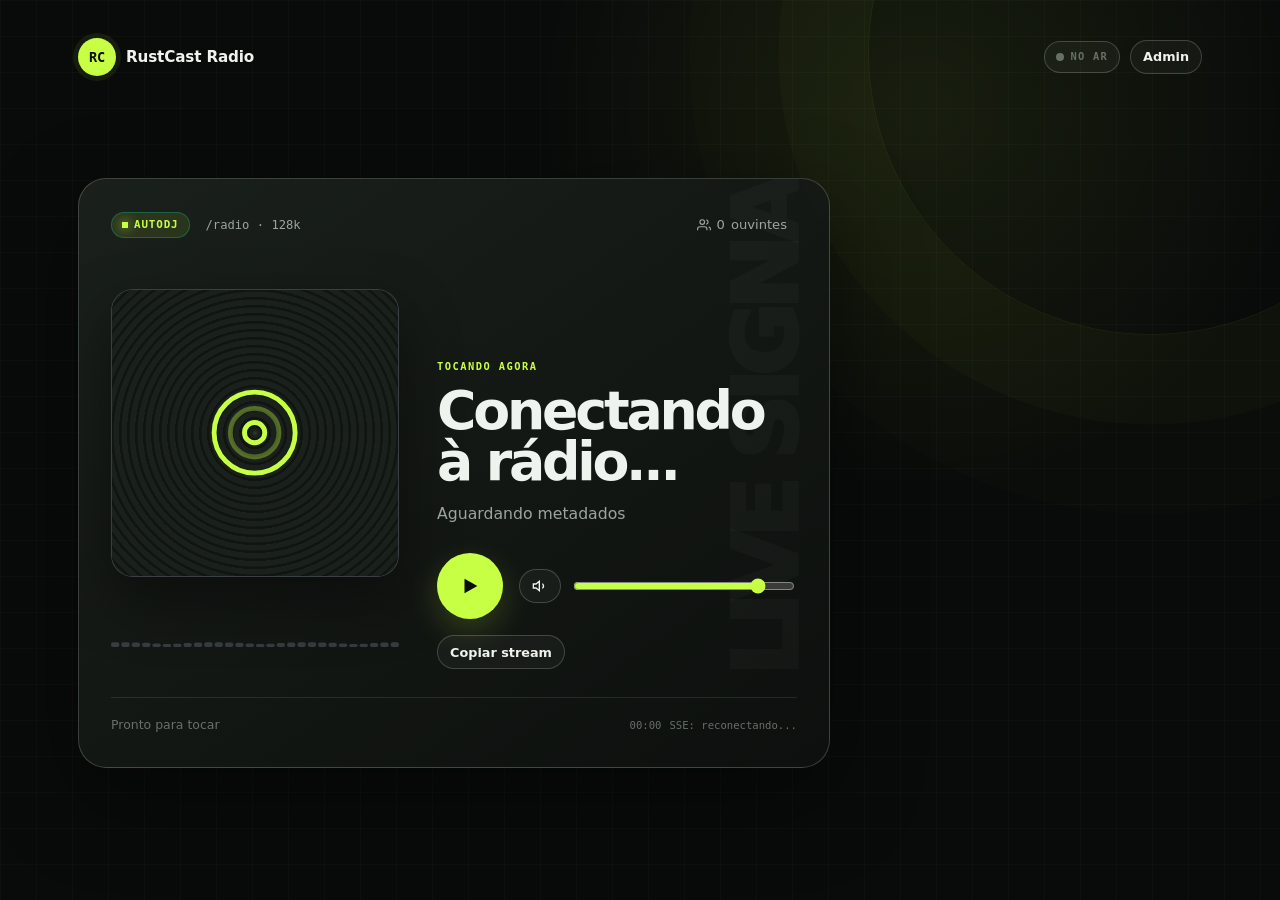
==== frontend/index.html @ 661ba200 "feat(frontend): public player and admin panel Static HTML/JS/CSS (no build step) served by the binar" ====
<!DOCTYPE html>
<html lang="pt-BR">
<head>
  <meta charset="UTF-8">
  <meta name="viewport" content="width=device-width, initial-scale=1.0">
  <title>RustCast — Rádio Ao Vivo</title>
  <link rel="stylesheet" href="styles.css">
</head>
<body>
  <main id="playerShell" class="player-shell">
    <header class="player-topbar">
      <div class="brand">
        <span class="brand-mark">RC</span>
        <span id="stationName">RustCast Radio</span>
      </div>
      <div style="display: flex; align-items: center; gap: 10px;">
        <span id="onAirSign" class="on-air-sign" title="Status da transmissão">
          <span class="led"></span>
          <span>NO AR</span>
        </span>
        <a class="btn btn-sm" href="admin/">Admin</a>
      </div>
    </header>

    <section class="player-card" aria-label="Player de rádio">
      <div id="stationPickerRow" class="station-select-row hidden">
        <label for="stationSelect" class="muted" style="font-size: 0.85rem;">Estação</label>
        <select id="stationSelect" class="select"></select>
      </div>

      <div class="player-meta-row">
        <div style="display: flex; align-items: center; gap: 8px; flex-wrap: wrap;">
          <span id="sourceBadge" class="badge badge-autodj">
            <span class="dot"></span>
            <span id="sourceText">AutoDJ</span>
          </span>
          <span id="dialPill" class="dial-pill">/radio · 128k</span>
        </div>
        <span class="listeners-pill" title="Ouvintes conectados">
          <svg width="14" height="14" viewBox="0 0 24 24" fill="none" stroke="currentColor" stroke-width="2" aria-hidden="true">
            <path d="M17 21v-2a4 4 0 0 0-4-4H5a4 4 0 0 0-4 4v2"/>
            <circle cx="9" cy="7" r="4"/>
            <path d="M23 21v-2a4 4 0 0 0-3-3.87"/>
            <path d="M16 3.13a4 4 0 0 1 0 7.75"/>
          </svg>
          <span id="listenersCount">0</span> ouvintes
        </span>
      </div>

      <div class="stage-wrap">
        <div class="cover-wrap">
          <div class="cover-disc">
            <img id="coverImg" alt="Capa da faixa" class="hidden">
            <div id="coverFallback" class="cover-fallback" aria-hidden="true">
              <svg width="96" height="96" viewBox="0 0 24 24" fill="none" stroke="currentColor" stroke-width="1.2">
                <circle cx="12" cy="12" r="10"/>
                <circle cx="12" cy="12" r="6" opacity="0.35"/>
                <circle cx="12" cy="12" r="2.5"/>
              </svg>
            </div>
          </div>
        </div>

        <div class="visualizer-wrap" aria-hidden="true">
          <canvas id="visualizer"></canvas>
        </div>
      </div>

      <div class="track-info">
        <h1 id="trackTitle" class="track-title">Conectando à rádio...</h1>
        <p id="trackArtist" class="track-artist">Aguardando metadados</p>
      </div>

      <audio id="audio" src="/mount/radio" preload="none"></audio>

      <div class="player-controls">
        <button id="playBtn" class="play-btn" type="button" aria-label="Tocar stream">
          <svg id="iconPlay" width="22" height="22" viewBox="0 0 24 24" fill="currentColor">
            <polygon points="6 4 20 12 6 20 6 4"/>
          </svg>
          <svg id="iconPause" class="hidden" width="22" height="22" viewBox="0 0 24 24" fill="currentColor">
            <rect x="6" y="4" width="4" height="16"/>
            <rect x="14" y="4" width="4" height="16"/>
          </svg>
        </button>

        <div class="volume-wrap">
          <button id="muteBtn" class="btn btn-sm" type="button" aria-label="Silenciar" title="Silenciar">
            <svg width="16" height="16" viewBox="0 0 24 24" fill="none" stroke="currentColor" stroke-width="2">
              <polygon points="11 5 6 9 2 9 2 15 6 15 11 19 11 5"/>
              <path id="volWave" d="M15.54 8.46a5 5 0 0 1 0 7.07"/>
            </svg>
          </button>
          <input id="volumeSlider" class="volume-slider" type="range" min="0" max="1" step="0.02" value="0.85" aria-label="Volume">
        </div>

        <button id="shareBtn" class="btn btn-sm" type="button" title="Copiar link do stream">Copiar stream</button>
      </div>

      <div class="player-footer">
        <span id="playerStatus">Pronto para tocar</span>
        <span id="listenTimer" class="mono">00:00</span>
        <span id="sseStatus" class="mono">SSE: conectando</span>
      </div>
    </section>

    <section id="historyCard" class="history-card hidden" aria-label="Tocadas recentemente">
      <h2 class="history-title">Tocadas recentemente</h2>
      <ul id="historyList" class="history-list"></ul>
    </section>
  </main>

  <script src="player.js"></script>
</body>
</html>
---- frontend/styles.css ----
:root {
  --bg: #0b0e14;
  --bg-elev: #131822;
  --bg-card: #181f2c;
  --bg-hover: #1f2838;
  --border: rgba(255, 255, 255, 0.08);
  --border-strong: rgba(255, 255, 255, 0.16);
  --text: #f1f5f9;
  --text-muted: #94a3b8;
  --text-dim: #64748b;
  --accent: #f97316;
  --accent-hover: #fb923c;
  --accent-soft: rgba(249, 115, 22, 0.14);
  --live: #ef4444;
  --live-soft: rgba(239, 68, 68, 0.16);
  --ok: #10b981;
  --ok-soft: rgba(16, 185, 129, 0.14);
  --danger: #ef4444;
  --danger-soft: rgba(239, 68, 68, 0.12);
  --radius: 14px;
  --radius-sm: 9px;
  --shadow: 0 20px 50px rgba(0, 0, 0, 0.45);
  --font: system-ui, -apple-system, "Segoe UI", Roboto, Ubuntu, Cantarell, sans-serif;
  --mono: ui-monospace, SFMono-Regular, Menlo, Consolas, monospace;
}

* {
  box-sizing: border-box;
}

html,
body {
  margin: 0;
  padding: 0;
  background: var(--bg);
  color: var(--text);
  font-family: var(--font);
  line-height: 1.5;
  -webkit-font-smoothing: antialiased;
}

body {
  min-height: 100vh;
  background-image:
    radial-gradient(circle at 15% 10%, rgba(249, 115, 22, 0.09), transparent 38%),
    radial-gradient(circle at 85% 90%, rgba(16, 185, 129, 0.07), transparent 40%);
}

a {
  color: inherit;
  text-decoration: none;
}

button,
input,
select {
  font: inherit;
  color: inherit;
}

/* ---------- Buttons & Inputs ---------- */
.btn {
  display: inline-flex;
  align-items: center;
  justify-content: center;
  gap: 8px;
  padding: 9px 16px;
  border-radius: var(--radius-sm);
  border: 1px solid var(--border-strong);
  background: var(--bg-elev);
  color: var(--text);
  font-size: 0.9rem;
  font-weight: 500;
  cursor: pointer;
  transition: background 0.15s ease, border-color 0.15s ease, transform 0.1s ease;
}

.btn:hover:not(:disabled) {
  background: var(--bg-hover);
  border-color: rgba(255, 255, 255, 0.25);
}

.btn:active:not(:disabled) {
  transform: translateY(1px);
}

.btn:disabled {
  opacity: 0.5;
  cursor: not-allowed;
}

.btn-primary {
  background: var(--accent);
  border-color: var(--accent);
  color: #0b0e14;
  font-weight: 600;
}

.btn-primary:hover:not(:disabled) {
  background: var(--accent-hover);
  border-color: var(--accent-hover);
}

.btn-danger {
  background: var(--danger-soft);
  border-color: rgba(239, 68, 68, 0.35);
  color: #fca5a5;
}

.btn-danger:hover:not(:disabled) {
  background: rgba(239, 68, 68, 0.25);
}

.btn-sm {
  padding: 5px 10px;
  font-size: 0.8rem;
}

.input,
.select {
  width: 100%;
  padding: 9px 12px;
  border-radius: var(--radius-sm);
  border: 1px solid var(--border-strong);
  background: var(--bg);
  color: var(--text);
  font-size: 0.92rem;
  outline: none;
  transition: border-color 0.15s ease;
}

.input:focus,
.select:focus {
  border-color: var(--accent);
}

.field {
  display: flex;
  flex-direction: column;
  gap: 6px;
}

.field label {
  font-size: 0.8rem;
  color: var(--text-muted);
  font-weight: 500;
}

/* ---------- Badges ---------- */
.badge {
  display: inline-flex;
  align-items: center;
  gap: 6px;
  padding: 4px 10px;
  border-radius: 999px;
  font-size: 0.75rem;
  font-weight: 700;
  letter-spacing: 0.04em;
  text-transform: uppercase;
}

.badge-live {
  background: var(--live-soft);
  color: #fca5a5;
  border: 1px solid rgba(239, 68, 68, 0.4);
}

.badge-live .dot {
  width: 7px;
  height: 7px;
  border-radius: 50%;
  background: var(--live);
  animation: pulse 1.3s infinite;
}

.badge-autodj {
  background: var(--ok-soft);
  color: #6ee7b7;
  border: 1px solid rgba(16, 185, 129, 0.35);
}

.badge-muted {
  background: rgba(255, 255, 255, 0.06);
  color: var(--text-muted);
  border: 1px solid var(--border);
}

@keyframes pulse {
  0%, 100% { opacity: 1; transform: scale(1); }
  50% { opacity: 0.4; transform: scale(0.8); }
}

/* ---------- Public Player Layout ---------- */
.player-shell {
  min-height: 100vh;
  display: flex;
  flex-direction: column;
  align-items: center;
  justify-content: center;
  padding: 24px 16px;
  position: relative;
  overflow: hidden;
}

.player-shell::before {
  content: "";
  position: fixed;
  inset: -20%;
  background:
    radial-gradient(circle at 30% 25%, rgba(249, 115, 22, 0.12), transparent 42%),
    radial-gradient(circle at 75% 75%, rgba(239, 68, 68, 0.08), transparent 45%);
  opacity: 0.6;
  pointer-events: none;
  transition: opacity 0.6s ease, filter 0.6s ease;
  z-index: 0;
}

.player-shell.is-playing::before {
  opacity: 1;
  animation: ambientDrift 10s ease-in-out infinite alternate;
}

.player-shell.is-live::before {
  background:
    radial-gradient(circle at 30% 25%, rgba(239, 68, 68, 0.18), transparent 45%),
    radial-gradient(circle at 75% 75%, rgba(249, 115, 22, 0.12), transparent 45%);
}

@keyframes ambientDrift {
  0% { transform: translate3d(-1.5%, -1%, 0) scale(1); }
  100% { transform: translate3d(1.5%, 1.5%, 0) scale(1.04); }
}

.player-topbar,
.player-card,
.history-card {
  position: relative;
  z-index: 1;
}

.player-topbar {
  width: 100%;
  max-width: 480px;
  display: flex;
  align-items: center;
  justify-content: space-between;
  margin-bottom: 14px;
}

.brand {
  display: flex;
  align-items: center;
  gap: 10px;
  font-weight: 700;
  font-size: 1.05rem;
  letter-spacing: -0.01em;
}

.brand-mark {
  width: 30px;
  height: 30px;
  border-radius: 8px;
  background: linear-gradient(135deg, var(--accent), #ea580c);
  display: grid;
  place-items: center;
  color: #0b0e14;
  font-weight: 800;
  font-size: 0.85rem;
  box-shadow: 0 4px 14px rgba(249, 115, 22, 0.35);
}

/* Studio ON AIR sign */
.on-air-sign {
  display: inline-flex;
  align-items: center;
  gap: 7px;
  padding: 5px 12px;
  border-radius: 8px;
  font-family: var(--mono);
  font-size: 0.75rem;
  font-weight: 800;
  letter-spacing: 0.12em;
  text-transform: uppercase;
  background: rgba(255, 255, 255, 0.04);
  border: 1px solid var(--border-strong);
  color: var(--text-dim);
  transition: all 0.3s ease;
}

.on-air-sign .led {
  width: 8px;
  height: 8px;
  border-radius: 50%;
  background: var(--text-dim);
  transition: all 0.3s ease;
}

.on-air-sign.active {
  background: rgba(239, 68, 68, 0.18);
  border-color: rgba(239, 68, 68, 0.55);
  color: #fecaca;
  box-shadow: 0 0 22px rgba(239, 68, 68, 0.28);
}

.on-air-sign.active .led {
  background: #ef4444;
  box-shadow: 0 0 10px #ef4444;
  animation: pulse 1.2s infinite;
}

.player-card {
  width: 100%;
  max-width: 480px;
  background: linear-gradient(180deg, rgba(24, 31, 44, 0.96), rgba(17, 22, 33, 0.98));
  border: 1px solid var(--border-strong);
  border-radius: 22px;
  padding: 22px;
  box-shadow: var(--shadow);
  display: flex;
  flex-direction: column;
  gap: 18px;
}

.player-meta-row {
  display: flex;
  align-items: center;
  justify-content: space-between;
  gap: 10px;
  flex-wrap: wrap;
}

.dial-pill {
  font-family: var(--mono);
  font-size: 0.76rem;
  color: var(--accent-hover);
  background: var(--accent-soft);
  border: 1px solid rgba(249, 115, 22, 0.28);
  padding: 4px 10px;
  border-radius: 999px;
}

.listeners-pill {
  display: inline-flex;
  align-items: center;
  gap: 6px;
  font-size: 0.82rem;
  color: var(--text-muted);
  background: rgba(255, 255, 255, 0.04);
  border: 1px solid var(--border);
  padding: 4px 10px;
  border-radius: 999px;
}

/* Turntable / Cover stage */
.stage-wrap {
  display: flex;
  flex-direction: column;
  align-items: center;
  gap: 14px;
}

.cover-wrap {
  position: relative;
  width: 240px;
  height: 240px;
  border-radius: 50%;
  overflow: hidden;
  background: #0d1119;
  border: 6px solid #1f2737;
  box-shadow:
    0 14px 36px rgba(0, 0, 0, 0.55),
    inset 0 0 0 1px rgba(255, 255, 255, 0.08);
  display: grid;
  place-items: center;
}

.cover-wrap::after {
  content: "";
  position: absolute;
  width: 34px;
  height: 34px;
  border-radius: 50%;
  background: #0b0e14;
  border: 3px solid rgba(255, 255, 255, 0.18);
  box-shadow: 0 0 0 6px rgba(0, 0, 0, 0.35);
  z-index: 2;
  pointer-events: none;
}

.cover-disc {
  width: 100%;
  height: 100%;
  animation: spinDisc 18s linear infinite;
  animation-play-state: paused;
}

.is-playing .cover-disc {
  animation-play-state: running;
}

@keyframes spinDisc {
  from { transform: rotate(0deg); }
  to { transform: rotate(360deg); }
}

.cover-wrap img {
  width: 100%;
  height: 100%;
  object-fit: cover;
  display: block;
}

.cover-fallback {
  width: 100%;
  height: 100%;
  display: grid;
  place-items: center;
  background:
    repeating-radial-gradient(circle at center, #151b26 0px, #151b26 4px, #1b2332 5px, #151b26 6px);
  color: var(--accent);
}

.visualizer-wrap {
  width: 100%;
  height: 54px;
  background: rgba(11, 14, 20, 0.72);
  border: 1px solid var(--border);
  border-radius: 12px;
  padding: 6px 10px;
  display: flex;
  align-items: center;
}

#visualizer {
  width: 100%;
  height: 42px;
  display: block;
}

.track-info {
  text-align: center;
}

.track-title {
  margin: 0;
  font-size: 1.35rem;
  font-weight: 700;
  letter-spacing: -0.02em;
  word-break: break-word;
}

.track-artist {
  margin: 4px 0 0;
  font-size: 0.98rem;
  color: var(--text-muted);
}

.player-controls {
  display: flex;
  align-items: center;
  gap: 14px;
  background: var(--bg-elev);
  border: 1px solid var(--border);
  border-radius: 14px;
  padding: 12px 14px;
}

.play-btn {
  width: 50px;
  height: 50px;
  border-radius: 50%;
  border: none;
  background: var(--accent);
  color: #0b0e14;
  display: grid;
  place-items: center;
  cursor: pointer;
  flex-shrink: 0;
  box-shadow: 0 6px 20px rgba(249, 115, 22, 0.35);
  transition: background 0.15s ease, transform 0.1s ease, box-shadow 0.2s ease;
}

.play-btn:hover {
  background: var(--accent-hover);
  box-shadow: 0 8px 24px rgba(249, 115, 22, 0.5);
}

.play-btn:active {
  transform: scale(0.95);
}

.volume-wrap {
  flex: 1;
  display: flex;
  align-items: center;
  gap: 10px;
}

.volume-slider {
  flex: 1;
  accent-color: var(--accent);
  cursor: pointer;
}

.player-footer {
  display: flex;
  align-items: center;
  justify-content: space-between;
  font-size: 0.78rem;
  color: var(--text-dim);
  gap: 8px;
}

.station-select-row {
  display: flex;
  align-items: center;
  gap: 10px;
}

.station-select-row select {
  flex: 1;
}

.history-card {
  width: 100%;
  max-width: 480px;
  margin-top: 14px;
  background: rgba(24, 31, 44, 0.72);
  border: 1px solid var(--border);
  border-radius: 16px;
  padding: 14px 18px;
}

.history-title {
  margin: 0 0 10px;
  font-size: 0.78rem;
  text-transform: uppercase;
  letter-spacing: 0.06em;
  color: var(--text-dim);
  font-weight: 700;
}

.history-list {
  list-style: none;
  margin: 0;
  padding: 0;
  display: flex;
  flex-direction: column;
  gap: 8px;
}

.history-item {
  display: flex;
  align-items: center;
  justify-content: space-between;
  gap: 10px;
  font-size: 0.85rem;
  padding-bottom: 6px;
  border-bottom: 1px solid rgba(255, 255, 255, 0.05);
}

.history-item:last-child {
  border-bottom: none;
  padding-bottom: 0;
}

.history-track {
  overflow: hidden;
  text-overflow: ellipsis;
  white-space: nowrap;
}

/* ---------- Admin Layout ---------- */
.admin-header {
  position: sticky;
  top: 0;
  z-index: 20;
  background: rgba(11, 14, 20, 0.88);
  backdrop-filter: blur(12px);
  border-bottom: 1px solid var(--border);
}

.admin-header-inner {
  max-width: 1180px;
  margin: 0 auto;
  padding: 12px 20px;
  display: flex;
  flex-wrap: wrap;
  align-items: center;
  justify-content: space-between;
  gap: 12px;
}

.admin-container {
  max-width: 1180px;
  margin: 0 auto;
  padding: 24px 20px 60px;
  display: flex;
  flex-direction: column;
  gap: 20px;
}

.card {
  background: var(--bg-card);
  border: 1px solid var(--border);
  border-radius: var(--radius);
  padding: 20px;
}

.card-header {
  display: flex;
  flex-wrap: wrap;
  align-items: center;
  justify-content: space-between;
  gap: 12px;
  margin-bottom: 16px;
}

.card-title {
  margin: 0;
  font-size: 1.05rem;
  font-weight: 600;
}

.tabs {
  display: flex;
  flex-wrap: wrap;
  gap: 8px;
  border-bottom: 1px solid var(--border);
  padding-bottom: 12px;
}

.tab-btn {
  padding: 8px 14px;
  border-radius: var(--radius-sm);
  border: 1px solid transparent;
  background: transparent;
  color: var(--text-muted);
  font-weight: 500;
  cursor: pointer;
}

.tab-btn:hover {
  background: var(--bg-elev);
  color: var(--text);
}

.tab-btn.active {
  background: var(--accent-soft);
  color: var(--accent-hover);
  border-color: rgba(249, 115, 22, 0.35);
}

.grid-2 {
  display: grid;
  grid-template-columns: repeat(auto-fit, minmax(300px, 1fr));
  gap: 18px;
}

.form-grid {
  display: grid;
  grid-template-columns: repeat(auto-fit, minmax(170px, 1fr));
  gap: 12px;
  align-items: end;
}

.table-wrap {
  overflow-x: auto;
}

table {
  width: 100%;
  border-collapse: collapse;
  font-size: 0.9rem;
}

th,
td {
  text-align: left;
  padding: 10px 12px;
  border-bottom: 1px solid var(--border);
  vertical-align: middle;
}

th {
  font-size: 0.78rem;
  text-transform: uppercase;
  letter-spacing: 0.04em;
  color: var(--text-dim);
  font-weight: 600;
}

tr:hover td {
  background: rgba(255, 255, 255, 0.02);
}

.thumb {
  width: 38px;
  height: 38px;
  border-radius: 6px;
  object-fit: cover;
  background: var(--bg-elev);
  border: 1px solid var(--border);
  display: block;
}

.dropzone {
  border: 2px dashed var(--border-strong);
  border-radius: var(--radius);
  padding: 24px;
  text-align: center;
  background: var(--bg-elev);
  cursor: pointer;
  transition: border-color 0.15s ease, background 0.15s ease;
}

.dropzone.dragover {
  border-color: var(--accent);
  background: var(--accent-soft);
}

.login-shell {
  min-height: 100vh;
  display: grid;
  place-items: center;
  padding: 20px;
}

.login-card {
  width: 100%;
  max-width: 380px;
  background: var(--bg-card);
  border: 1px solid var(--border);
  border-radius: 18px;
  padding: 28px;
  box-shadow: var(--shadow);
  display: flex;
  flex-direction: column;
  gap: 16px;
}

.toast-stack {
  position: fixed;
  right: 20px;
  bottom: 20px;
  z-index: 50;
  display: flex;
  flex-direction: column;
  gap: 8px;
  max-width: 360px;
}

.toast {
  padding: 12px 16px;
  border-radius: var(--radius-sm);
  background: var(--bg-card);
  border: 1px solid var(--border-strong);
  box-shadow: var(--shadow);
  font-size: 0.88rem;
}

.toast.ok {
  border-color: rgba(16, 185, 129, 0.5);
  color: #a7f3d0;
}

.toast.err {
  border-color: rgba(239, 68, 68, 0.55);
  color: #fecaca;
}

.hidden {
  display: none !important;
}

.muted {
  color: var(--text-muted);
}

.mono {
  font-family: var(--mono);
  font-size: 0.85em;
}

.row-actions {
  display: flex;
  gap: 6px;
  flex-wrap: wrap;
}

.checkbox-row {
  display: flex;
  align-items: center;
  gap: 8px;
  padding: 8px 0;
  font-size: 0.9rem;
}

/* ===== RustCast Signal UI — 2026 refresh ===== */
:root {
  --bg: #090b0a;
  --bg-elev: #101311;
  --bg-card: #151916;
  --bg-hover: #1c221d;
  --border: rgba(236, 244, 236, .1);
  --border-strong: rgba(236, 244, 236, .2);
  --text: #eef4ed;
  --text-muted: #9ba59d;
  --text-dim: #667068;
  --accent: #c7ff45;
  --accent-hover: #a8ed22;
  --accent-soft: rgba(199, 255, 69, .1);
  --live: #ff5a46;
  --live-soft: rgba(255, 90, 70, .12);
  --ok: #c7ff45;
  --ok-soft: rgba(199, 255, 69, .1);
  --danger: #ff7160;
  --danger-soft: rgba(255, 90, 70, .1);
  --radius: 18px;
  --radius-sm: 10px;
  --shadow: 0 30px 90px rgba(0, 0, 0, .48);
}

html { color-scheme: dark; }
body {
  background-image:
    linear-gradient(rgba(255,255,255,.018) 1px, transparent 1px),
    linear-gradient(90deg, rgba(255,255,255,.018) 1px, transparent 1px),
    radial-gradient(circle at 72% 12%, rgba(199,255,69,.08), transparent 24rem);
  background-size: 36px 36px, 36px 36px, auto;
}
button:focus-visible, a:focus-visible, input:focus-visible, select:focus-visible, [tabindex]:focus-visible { outline: 2px solid var(--accent); outline-offset: 3px; }

.btn { min-height: 40px; padding: 9px 15px; border-radius: 999px; background: rgba(255,255,255,.035); font-weight: 650; transition: transform .18s ease, background .18s ease, border-color .18s ease; }
.btn:hover:not(:disabled) { transform: translateY(-1px); background: rgba(255,255,255,.08); border-color: rgba(255,255,255,.32); }
.btn-sm { min-height: 34px; padding: 6px 12px; }
.btn-primary { color: #10140d; font-weight: 800; }
.input, .select { min-height: 44px; padding: 10px 13px; background: #0c0f0d; }
.input:focus, .select:focus { box-shadow: 0 0 0 3px var(--accent-soft); background: #0f130f; }
.field label { font-size: .75rem; font-weight: 750; letter-spacing: .035em; }
.badge { font-family: var(--mono); font-size: .68rem; letter-spacing: .08em; }
.badge-autodj { color: var(--accent); }
.badge .dot, .badge-live .dot, .badge-autodj .dot { width: 6px; height: 6px; background: currentColor; box-shadow: 0 0 12px currentColor; }

.player-shell {
  width: min(1180px, 100%);
  margin: 0 auto;
  padding: 34px 28px;
  display: grid;
  grid-template-columns: minmax(0, 1fr) 350px;
  grid-template-rows: auto 1fr auto;
  gap: 22px;
  align-items: center;
  overflow: visible;
}
.player-shell::before {
  width: 44vw; height: 44vw; min-width: 400px; min-height: 400px;
  inset: auto -12vw auto auto; top: -18vw; border: 1px solid rgba(199,255,69,.08); border-radius: 50%;
  background: transparent; box-shadow: 0 0 0 7vw rgba(199,255,69,.018), 0 0 0 14vw rgba(199,255,69,.012); opacity: 1;
}
.player-topbar { grid-column: 1 / -1; width: 100%; max-width: none; margin: 0; min-height: 46px; }
.brand { font-size: .95rem; font-weight: 800; }
.brand-mark { width: 38px; height: 38px; border-radius: 50%; background: var(--accent); color: #0b0e09; font-family: var(--mono); box-shadow: 0 0 0 5px rgba(199,255,69,.07); }
.on-air-sign { border-radius: 999px; padding: 7px 11px; font-size: .65rem; }

.player-card {
  grid-column: 1;
  width: 100%; max-width: none; min-height: 590px; padding: 32px;
  display: grid; grid-template-columns: minmax(250px, 42%) 1fr; grid-template-rows: auto 1fr auto auto;
  gap: 28px 38px; align-items: center; overflow: hidden; border-radius: 28px;
  background: linear-gradient(145deg, rgba(27,33,28,.96), rgba(13,16,14,.98));
}
.player-card::after { content: "LIVE SIGNAL"; position: absolute; right: -2px; bottom: 90px; color: rgba(255,255,255,.028); font-size: clamp(3rem,7vw,6.5rem); font-weight: 950; letter-spacing: -.08em; transform: rotate(-90deg) translateX(100%); transform-origin: bottom right; pointer-events: none; }
.station-select-row, .player-meta-row { grid-column: 1 / -1; }
.player-meta-row > div { display: flex; align-items: center; gap: 8px; flex-wrap: wrap; }
.dial-pill { color: var(--text-muted); background: transparent; border: 0; padding: 4px 8px; }
.listeners-pill { background: transparent; border: 0; }
.stage-wrap { grid-column: 1; grid-row: 2 / 4; gap: 22px; }
.cover-wrap { width: min(100%,310px); height: auto; aspect-ratio: 1; border-radius: 22px; border: 1px solid var(--border-strong); box-shadow: 0 24px 60px rgba(0,0,0,.42); }
.cover-wrap::after { content: none; }
.cover-disc { animation: none; }
.cover-fallback { background: radial-gradient(circle at center, rgba(199,255,69,.15), transparent 3px), repeating-radial-gradient(circle at center, #1a201b 0 5px, #111512 6px 8px); }
.cover-fallback svg { width: 34%; height: 34%; }
.visualizer-wrap { height: 48px; padding: 0; background: transparent; border: 0; }
#visualizer { height: 48px; }
.track-info { grid-column: 2; align-self: end; text-align: left; position: relative; z-index: 1; }
.track-info::before { content: "TOCANDO AGORA"; display: block; margin-bottom: 13px; color: var(--accent); font: 800 .65rem/1 var(--mono); letter-spacing: .14em; }
.track-title { max-width: 12ch; font-size: clamp(2.15rem,4.2vw,4.6rem); line-height: .96; letter-spacing: -.06em; }
.track-artist { margin-top: 14px; }
.player-controls { grid-column: 2; align-self: start; display: grid; grid-template-columns: auto 1fr; gap: 16px; background: transparent; border: 0; padding: 0; position: relative; z-index: 1; }
.play-btn { width: 66px; height: 66px; background: var(--accent); color: #0a0d09; box-shadow: 0 12px 32px rgba(199,255,69,.18); }
.play-btn:hover { background: var(--accent-hover); transform: scale(1.04); }
#shareBtn { grid-column: 1 / -1; justify-self: start; }
.player-footer { grid-column: 1 / -1; padding-top: 18px; border-top: 1px solid var(--border); }
.player-footer #listenTimer { margin-left: auto; }
.history-card { grid-column: 2; grid-row: 2; align-self: stretch; width: 100%; max-width: none; min-height: 590px; margin: 0; padding: 26px; border-radius: 28px; background: rgba(16,19,17,.74); }
.history-title { margin-bottom: 22px; font-family: var(--mono); letter-spacing: .12em; }
.history-item { padding: 15px 0; }

.admin-header { background: rgba(9,11,10,.88); backdrop-filter: blur(18px); }
.admin-header-inner { max-width: 1280px; min-height: 72px; padding: 12px 28px; }
.admin-header .select { width: auto !important; min-width: 220px !important; }
.admin-container { max-width: 1280px; padding: 34px 28px 80px; gap: 22px; }
.admin-container::before { content: "BROADCAST CONTROL"; color: var(--text-dim); font: 800 .65rem/1 var(--mono); letter-spacing: .18em; }
.card { padding: 24px; background: rgba(21,25,22,.88); box-shadow: 0 12px 34px rgba(0,0,0,.12); }
.admin-container > .card:first-of-type { background: linear-gradient(90deg, rgba(199,255,69,.09), rgba(21,25,22,.86) 48%); border-color: rgba(199,255,69,.18); }
.tabs { width: fit-content; max-width: 100%; overflow-x: auto; gap: 5px; padding: 5px; border: 1px solid var(--border); border-radius: 999px; background: rgba(255,255,255,.025); }
.tab-btn { min-width: max-content; padding: 9px 16px; border-radius: 999px; font-size: .82rem; font-weight: 700; }
.tab-btn.active { color: #11150e; background: var(--accent); border-color: var(--accent); }
.grid-2 { grid-template-columns: minmax(0,1fr) minmax(0,1fr); }
.table-wrap { margin: 0 -8px; }
table { font-size: .84rem; }
th, td { padding: 13px 11px; }
th { font-family: var(--mono); font-size: .65rem; letter-spacing: .08em; }
tbody tr { transition: background .15s ease; }
tbody tr:hover { background: rgba(255,255,255,.025); }
.thumb { width: 42px; height: 42px; border-radius: 9px; }
.dropzone { padding: 34px 22px; border-width: 1px; background: rgba(255,255,255,.018); }
.dropzone::before { content: "+"; width: 42px; height: 42px; display: grid; place-items: center; margin: 0 auto 14px; border-radius: 50%; background: var(--accent-soft); color: var(--accent); font-size: 1.4rem; }
.dropzone:hover, .dropzone.dragover { transform: translateY(-2px); border-color: var(--accent); background: var(--accent-soft); }
.login-shell { position: relative; overflow: hidden; }
.login-shell::before { content: "RUSTCAST"; position: absolute; left: 50%; top: 50%; transform: translate(-50%,-50%); color: rgba(255,255,255,.018); font-size: min(20vw,16rem); font-weight: 950; letter-spacing: -.09em; white-space: nowrap; }
.login-card { max-width: 420px; padding: 32px; position: relative; border-color: var(--border-strong); border-radius: 24px; background: rgba(18,22,19,.94); }
.login-card .btn-primary { width: 100%; }
input[type="checkbox"] { accent-color: var(--accent); }

@media (max-width: 920px) {
  .player-shell { max-width: 660px; grid-template-columns: 1fr; padding: 24px 18px 44px; }
  .player-topbar, .player-card, .history-card { grid-column: 1; }
  .history-card { grid-row: auto; min-height: auto; }
  .player-card { min-height: auto; }
  .grid-2 { grid-template-columns: 1fr; }
}
@media (max-width: 680px) {
  .player-shell { display: flex; flex-direction: column; align-items: stretch; }
  .player-card { display: flex; flex-direction: column; padding: 20px; gap: 20px; border-radius: 22px; }
  .player-meta-row { order: 0; }
  .stage-wrap { order: 1; width: 100%; }
  .cover-wrap { width: min(82vw,330px); }
  .track-info { order: 2; width: 100%; text-align: center; }
  .track-title { max-width: none; font-size: clamp(2.1rem,12vw,3.4rem); }
  .player-controls { order: 3; width: 100%; }
  .player-footer { order: 4; width: 100%; flex-wrap: wrap; }
  .visualizer-wrap { display: none; }
  .admin-header-inner { padding: 12px 16px; flex-direction: column; align-items: flex-start; }
  .admin-header-inner > div:last-child { width: 100%; }
  .admin-header .select { flex: 1; min-width: 150px !important; }
  .admin-container { padding: 24px 14px 60px; }
  .card { padding: 18px; }
  .form-grid { grid-template-columns: 1fr; }
  .tabs { width: 100%; border-radius: 14px; }
  .tab-btn { flex: 1; }
}
@media (prefers-reduced-motion: reduce) {
  *, *::before, *::after { animation-duration: .01ms !important; animation-iteration-count: 1 !important; transition-duration: .01ms !important; }
}
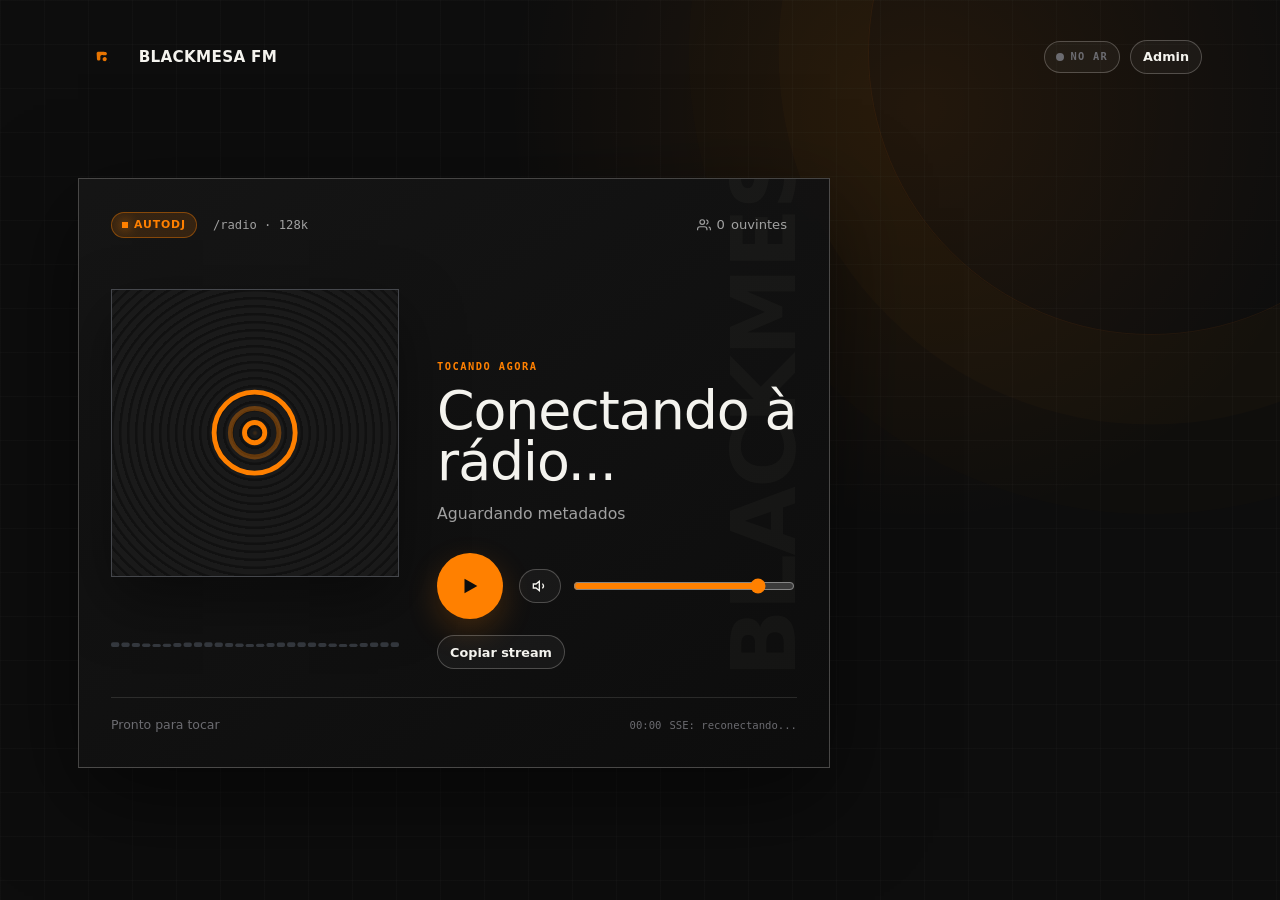
==== commit c3ddf5ec: "feat(ui): identidade BLACKMESA - logo amber, fontes Switzer/Tanker, paleta tinta/papel/laranja, cant" ====
--- a/frontend/index.html
+++ b/frontend/index.html
@@ -3,15 +3,15 @@
 <head>
   <meta charset="UTF-8">
   <meta name="viewport" content="width=device-width, initial-scale=1.0">
-  <title>RustCast — Rádio Ao Vivo</title>
+  <title>BLACKMESA Fm — Rádio Ao Vivo</title>
   <link rel="stylesheet" href="styles.css">
 </head>
 <body>
   <main id="playerShell" class="player-shell">
     <header class="player-topbar">
       <div class="brand">
-        <span class="brand-mark">RC</span>
-        <span id="stationName">RustCast Radio</span>
+        <img class="brand-logo" src="logo.svg" alt="BLACKMESA" />
+        <span id="stationName">BLACKMESA Fm</span>
       </div>
       <div style="display: flex; align-items: center; gap: 10px;">
         <span id="onAirSign" class="on-air-sign" title="Status da transmissão">
--- a/frontend/styles.css
+++ b/frontend/styles.css
@@ -796,52 +796,69 @@
   font-size: 0.9rem;
 }
 
-/* ===== RustCast Signal UI — 2026 refresh ===== */
+/* ===== BLACKMESA — RustCast UI (identidade do selo) =====
+   Tinta + papel + LED âmbar. Switzer (texto) + Tanker (display).
+   Cantos retos nos cards/imagens; curvas só em controles (pills). */
+
+/* Fontes do selo (mesmas do site). */
+@import url('https://api.fontshare.com/v2/css?f[]=switzer@1,2&display=swap');
+@import url('https://api.fontshare.com/v2/css?f[]=tanker@400,600,700&display=swap');
+
 :root {
-  --bg: #090b0a;
-  --bg-elev: #101311;
-  --bg-card: #151916;
-  --bg-hover: #1c221d;
-  --border: rgba(236, 244, 236, .1);
-  --border-strong: rgba(236, 244, 236, .2);
-  --text: #eef4ed;
-  --text-muted: #9ba59d;
-  --text-dim: #667068;
-  --accent: #c7ff45;
-  --accent-hover: #a8ed22;
-  --accent-soft: rgba(199, 255, 69, .1);
-  --live: #ff5a46;
-  --live-soft: rgba(255, 90, 70, .12);
-  --ok: #c7ff45;
-  --ok-soft: rgba(199, 255, 69, .1);
-  --danger: #ff7160;
-  --danger-soft: rgba(255, 90, 70, .1);
-  --radius: 18px;
-  --radius-sm: 10px;
-  --shadow: 0 30px 90px rgba(0, 0, 0, .48);
+  /* Superfícies escuras (tinta) */
+  --bg: #0d0d0d;
+  --bg-elev: #141414;
+  --bg-card: #161616;
+  --bg-hover: #1e1e1e;
+  --border: rgba(244, 243, 238, .12);
+  --border-strong: rgba(244, 243, 238, .24);
+  /* Texto (papel) */
+  --text: #f4f3ee;
+  --text-muted: #a0a0a0;
+  --text-dim: #6b6b70;
+  /* LED âmbar da marca */
+  --accent: #ff8000;
+  --accent-hover: #ff9d3d;
+  --accent-soft: rgba(255, 128, 0, .14);
+  --live: #e4002b;
+  --live-soft: rgba(228, 0, 43, .14);
+  --ok: #ff8000;
+  --ok-soft: rgba(255, 128, 0, .12);
+  --danger: #e4002b;
+  --danger-soft: rgba(228, 0, 43, .12);
+  --radius: 0px;
+  --radius-sm: 0px;
+  --shadow: 0 30px 90px rgba(0, 0, 0, .55);
+  --font: 'Switzer', system-ui, -apple-system, "Segoe UI", Roboto, sans-serif;
+  --font-display: 'Tanker', 'Switzer', system-ui, sans-serif;
+  --mono: 'Switzer', ui-monospace, SFMono-Regular, Menlo, monospace;
 }
 
 html { color-scheme: dark; }
 body {
+  background-color: var(--bg);
   background-image:
-    linear-gradient(rgba(255,255,255,.018) 1px, transparent 1px),
-    linear-gradient(90deg, rgba(255,255,255,.018) 1px, transparent 1px),
-    radial-gradient(circle at 72% 12%, rgba(199,255,69,.08), transparent 24rem);
-  background-size: 36px 36px, 36px 36px, auto;
+    linear-gradient(rgba(244,243,238,.02) 1px, transparent 1px),
+    linear-gradient(90deg, rgba(244,243,238,.02) 1px, transparent 1px),
+    radial-gradient(circle at 72% 12%, rgba(255,128,0,.09), transparent 26rem);
+  background-size: 44px 44px, 44px 44px, auto;
 }
 button:focus-visible, a:focus-visible, input:focus-visible, select:focus-visible, [tabindex]:focus-visible { outline: 2px solid var(--accent); outline-offset: 3px; }
 
-.btn { min-height: 40px; padding: 9px 15px; border-radius: 999px; background: rgba(255,255,255,.035); font-weight: 650; transition: transform .18s ease, background .18s ease, border-color .18s ease; }
-.btn:hover:not(:disabled) { transform: translateY(-1px); background: rgba(255,255,255,.08); border-color: rgba(255,255,255,.32); }
+/* ---------- Buttons & Inputs ---------- */
+.btn { min-height: 40px; padding: 9px 15px; border-radius: 999px; background: rgba(244,243,238,.04); font-weight: 650; transition: transform .18s ease, background .18s ease, border-color .18s ease; }
+.btn:hover:not(:disabled) { transform: translateY(-1px); background: rgba(244,243,238,.09); border-color: rgba(244,243,238,.34); }
 .btn-sm { min-height: 34px; padding: 6px 12px; }
-.btn-primary { color: #10140d; font-weight: 800; }
-.input, .select { min-height: 44px; padding: 10px 13px; background: #0c0f0d; }
-.input:focus, .select:focus { box-shadow: 0 0 0 3px var(--accent-soft); background: #0f130f; }
+.btn-primary { color: #0d0d0d; font-weight: 800; }
+.input, .select { min-height: 44px; padding: 10px 13px; background: #0a0a0a; }
+.input:focus, .select:focus { box-shadow: 0 0 0 3px var(--accent-soft); background: #0d0d0d; }
 .field label { font-size: .75rem; font-weight: 750; letter-spacing: .035em; }
-.badge { font-family: var(--mono); font-size: .68rem; letter-spacing: .08em; }
-.badge-autodj { color: var(--accent); }
+.badge { font-size: .68rem; letter-spacing: .08em; font-weight: 700; }
+.badge-autodj { color: var(--accent); background: var(--accent-soft); border-color: rgba(255,128,0,.4); }
+.badge-live { color: #ff8a9a; }
 .badge .dot, .badge-live .dot, .badge-autodj .dot { width: 6px; height: 6px; background: currentColor; box-shadow: 0 0 12px currentColor; }
 
+/* ---------- Player ---------- */
 .player-shell {
   width: min(1180px, 100%);
   margin: 0 auto;
@@ -855,72 +872,75 @@
 }
 .player-shell::before {
   width: 44vw; height: 44vw; min-width: 400px; min-height: 400px;
-  inset: auto -12vw auto auto; top: -18vw; border: 1px solid rgba(199,255,69,.08); border-radius: 50%;
-  background: transparent; box-shadow: 0 0 0 7vw rgba(199,255,69,.018), 0 0 0 14vw rgba(199,255,69,.012); opacity: 1;
+  inset: auto -12vw auto auto; top: -18vw; border: 1px solid rgba(255,128,0,.08); border-radius: 50%;
+  background: transparent; box-shadow: 0 0 0 7vw rgba(255,128,0,.02), 0 0 0 14vw rgba(255,128,0,.012); opacity: 1;
 }
 .player-topbar { grid-column: 1 / -1; width: 100%; max-width: none; margin: 0; min-height: 46px; }
-.brand { font-size: .95rem; font-weight: 800; }
-.brand-mark { width: 38px; height: 38px; border-radius: 50%; background: var(--accent); color: #0b0e09; font-family: var(--mono); box-shadow: 0 0 0 5px rgba(199,255,69,.07); }
+.brand { font-size: .95rem; font-weight: 800; letter-spacing: .02em; text-transform: uppercase; }
+/* Logo do selo (SVG âmbar) no brand. */
+.brand-logo { height: 26px; width: auto; display: block; }
+.brand-mark { width: 38px; height: 38px; border-radius: 50%; background: var(--accent); color: #0d0d0d; font-family: var(--mono); box-shadow: 0 0 0 5px rgba(255,128,0,.08); }
 .on-air-sign { border-radius: 999px; padding: 7px 11px; font-size: .65rem; }
 
 .player-card {
   grid-column: 1;
   width: 100%; max-width: none; min-height: 590px; padding: 32px;
   display: grid; grid-template-columns: minmax(250px, 42%) 1fr; grid-template-rows: auto 1fr auto auto;
-  gap: 28px 38px; align-items: center; overflow: hidden; border-radius: 28px;
-  background: linear-gradient(145deg, rgba(27,33,28,.96), rgba(13,16,14,.98));
-}
-.player-card::after { content: "LIVE SIGNAL"; position: absolute; right: -2px; bottom: 90px; color: rgba(255,255,255,.028); font-size: clamp(3rem,7vw,6.5rem); font-weight: 950; letter-spacing: -.08em; transform: rotate(-90deg) translateX(100%); transform-origin: bottom right; pointer-events: none; }
+  gap: 28px 38px; align-items: center; overflow: hidden; border-radius: 0;
+  background: linear-gradient(145deg, rgba(22,22,22,.96), rgba(13,13,13,.98));
+}
+.player-card::after { content: "BLACKMESA"; position: absolute; right: -2px; bottom: 90px; color: rgba(244,243,238,.03); font-family: var(--font-display); font-size: clamp(3rem,7vw,6.5rem); font-weight: 700; letter-spacing: -.02em; transform: rotate(-90deg) translateX(100%); transform-origin: bottom right; pointer-events: none; }
 .station-select-row, .player-meta-row { grid-column: 1 / -1; }
 .player-meta-row > div { display: flex; align-items: center; gap: 8px; flex-wrap: wrap; }
 .dial-pill { color: var(--text-muted); background: transparent; border: 0; padding: 4px 8px; }
 .listeners-pill { background: transparent; border: 0; }
 .stage-wrap { grid-column: 1; grid-row: 2 / 4; gap: 22px; }
-.cover-wrap { width: min(100%,310px); height: auto; aspect-ratio: 1; border-radius: 22px; border: 1px solid var(--border-strong); box-shadow: 0 24px 60px rgba(0,0,0,.42); }
+.cover-wrap { width: min(100%,310px); height: auto; aspect-ratio: 1; border-radius: 0; border: 1px solid var(--border-strong); box-shadow: 0 24px 60px rgba(0,0,0,.42); }
 .cover-wrap::after { content: none; }
 .cover-disc { animation: none; }
-.cover-fallback { background: radial-gradient(circle at center, rgba(199,255,69,.15), transparent 3px), repeating-radial-gradient(circle at center, #1a201b 0 5px, #111512 6px 8px); }
+.cover-fallback { background: radial-gradient(circle at center, rgba(255,128,0,.18), transparent 3px), repeating-radial-gradient(circle at center, #1a1a1a 0 5px, #111 6px 8px); }
 .cover-fallback svg { width: 34%; height: 34%; }
 .visualizer-wrap { height: 48px; padding: 0; background: transparent; border: 0; }
 #visualizer { height: 48px; }
 .track-info { grid-column: 2; align-self: end; text-align: left; position: relative; z-index: 1; }
 .track-info::before { content: "TOCANDO AGORA"; display: block; margin-bottom: 13px; color: var(--accent); font: 800 .65rem/1 var(--mono); letter-spacing: .14em; }
-.track-title { max-width: 12ch; font-size: clamp(2.15rem,4.2vw,4.6rem); line-height: .96; letter-spacing: -.06em; }
+.track-title { max-width: 12ch; font-family: var(--font-display); font-weight: 400; font-size: clamp(2.15rem,4.2vw,4.6rem); line-height: .96; letter-spacing: -.02em; }
 .track-artist { margin-top: 14px; }
 .player-controls { grid-column: 2; align-self: start; display: grid; grid-template-columns: auto 1fr; gap: 16px; background: transparent; border: 0; padding: 0; position: relative; z-index: 1; }
-.play-btn { width: 66px; height: 66px; background: var(--accent); color: #0a0d09; box-shadow: 0 12px 32px rgba(199,255,69,.18); }
+.play-btn { width: 66px; height: 66px; background: var(--accent); color: #0d0d0d; box-shadow: 0 12px 32px rgba(255,128,0,.2); }
 .play-btn:hover { background: var(--accent-hover); transform: scale(1.04); }
 #shareBtn { grid-column: 1 / -1; justify-self: start; }
 .player-footer { grid-column: 1 / -1; padding-top: 18px; border-top: 1px solid var(--border); }
 .player-footer #listenTimer { margin-left: auto; }
-.history-card { grid-column: 2; grid-row: 2; align-self: stretch; width: 100%; max-width: none; min-height: 590px; margin: 0; padding: 26px; border-radius: 28px; background: rgba(16,19,17,.74); }
-.history-title { margin-bottom: 22px; font-family: var(--mono); letter-spacing: .12em; }
+.history-card { grid-column: 2; grid-row: 2; align-self: stretch; width: 100%; max-width: none; min-height: 590px; margin: 0; padding: 26px; border-radius: 0; background: rgba(16,16,16,.74); }
+.history-title { margin-bottom: 22px; font-size: .72rem; letter-spacing: .14em; }
 .history-item { padding: 15px 0; }
 
-.admin-header { background: rgba(9,11,10,.88); backdrop-filter: blur(18px); }
+/* ---------- Admin ---------- */
+.admin-header { background: rgba(13,13,13,.9); backdrop-filter: blur(18px); }
 .admin-header-inner { max-width: 1280px; min-height: 72px; padding: 12px 28px; }
 .admin-header .select { width: auto !important; min-width: 220px !important; }
 .admin-container { max-width: 1280px; padding: 34px 28px 80px; gap: 22px; }
 .admin-container::before { content: "BROADCAST CONTROL"; color: var(--text-dim); font: 800 .65rem/1 var(--mono); letter-spacing: .18em; }
-.card { padding: 24px; background: rgba(21,25,22,.88); box-shadow: 0 12px 34px rgba(0,0,0,.12); }
-.admin-container > .card:first-of-type { background: linear-gradient(90deg, rgba(199,255,69,.09), rgba(21,25,22,.86) 48%); border-color: rgba(199,255,69,.18); }
-.tabs { width: fit-content; max-width: 100%; overflow-x: auto; gap: 5px; padding: 5px; border: 1px solid var(--border); border-radius: 999px; background: rgba(255,255,255,.025); }
+.card { padding: 24px; background: rgba(22,22,22,.9); box-shadow: 0 12px 34px rgba(0,0,0,.14); border-radius: 0; }
+.admin-container > .card:first-of-type { background: linear-gradient(90deg, rgba(255,128,0,.1), rgba(22,22,22,.88) 48%); border-color: rgba(255,128,0,.22); }
+.tabs { width: fit-content; max-width: 100%; overflow-x: auto; gap: 5px; padding: 5px; border: 1px solid var(--border); border-radius: 999px; background: rgba(244,243,238,.03); }
 .tab-btn { min-width: max-content; padding: 9px 16px; border-radius: 999px; font-size: .82rem; font-weight: 700; }
-.tab-btn.active { color: #11150e; background: var(--accent); border-color: var(--accent); }
+.tab-btn.active { color: #0d0d0d; background: var(--accent); border-color: var(--accent); }
 .grid-2 { grid-template-columns: minmax(0,1fr) minmax(0,1fr); }
 .table-wrap { margin: 0 -8px; }
 table { font-size: .84rem; }
 th, td { padding: 13px 11px; }
-th { font-family: var(--mono); font-size: .65rem; letter-spacing: .08em; }
+th { font-size: .65rem; letter-spacing: .08em; }
 tbody tr { transition: background .15s ease; }
-tbody tr:hover { background: rgba(255,255,255,.025); }
-.thumb { width: 42px; height: 42px; border-radius: 9px; }
-.dropzone { padding: 34px 22px; border-width: 1px; background: rgba(255,255,255,.018); }
+tbody tr:hover { background: rgba(244,243,238,.03); }
+.thumb { width: 42px; height: 42px; border-radius: 0; }
+.dropzone { padding: 34px 22px; border-width: 1px; background: rgba(244,243,238,.02); border-radius: 0; }
 .dropzone::before { content: "+"; width: 42px; height: 42px; display: grid; place-items: center; margin: 0 auto 14px; border-radius: 50%; background: var(--accent-soft); color: var(--accent); font-size: 1.4rem; }
 .dropzone:hover, .dropzone.dragover { transform: translateY(-2px); border-color: var(--accent); background: var(--accent-soft); }
 .login-shell { position: relative; overflow: hidden; }
-.login-shell::before { content: "RUSTCAST"; position: absolute; left: 50%; top: 50%; transform: translate(-50%,-50%); color: rgba(255,255,255,.018); font-size: min(20vw,16rem); font-weight: 950; letter-spacing: -.09em; white-space: nowrap; }
-.login-card { max-width: 420px; padding: 32px; position: relative; border-color: var(--border-strong); border-radius: 24px; background: rgba(18,22,19,.94); }
+.login-shell::before { content: "BLACKMESA"; position: absolute; left: 50%; top: 50%; transform: translate(-50%,-50%); color: rgba(244,243,238,.02); font-family: var(--font-display); font-size: min(18vw,13rem); font-weight: 700; letter-spacing: -.02em; white-space: nowrap; }
+.login-card { max-width: 420px; padding: 32px; position: relative; border-color: var(--border-strong); border-radius: 0; background: rgba(20,20,20,.96); }
 .login-card .btn-primary { width: 100%; }
 input[type="checkbox"] { accent-color: var(--accent); }
 
@@ -933,7 +953,7 @@
 }
 @media (max-width: 680px) {
   .player-shell { display: flex; flex-direction: column; align-items: stretch; }
-  .player-card { display: flex; flex-direction: column; padding: 20px; gap: 20px; border-radius: 22px; }
+  .player-card { display: flex; flex-direction: column; padding: 20px; gap: 20px; border-radius: 0; }
   .player-meta-row { order: 0; }
   .stage-wrap { order: 1; width: 100%; }
   .cover-wrap { width: min(82vw,330px); }
@@ -953,4 +973,4 @@
 }
 @media (prefers-reduced-motion: reduce) {
   *, *::before, *::after { animation-duration: .01ms !important; animation-iteration-count: 1 !important; transition-duration: .01ms !important; }
-}
+}
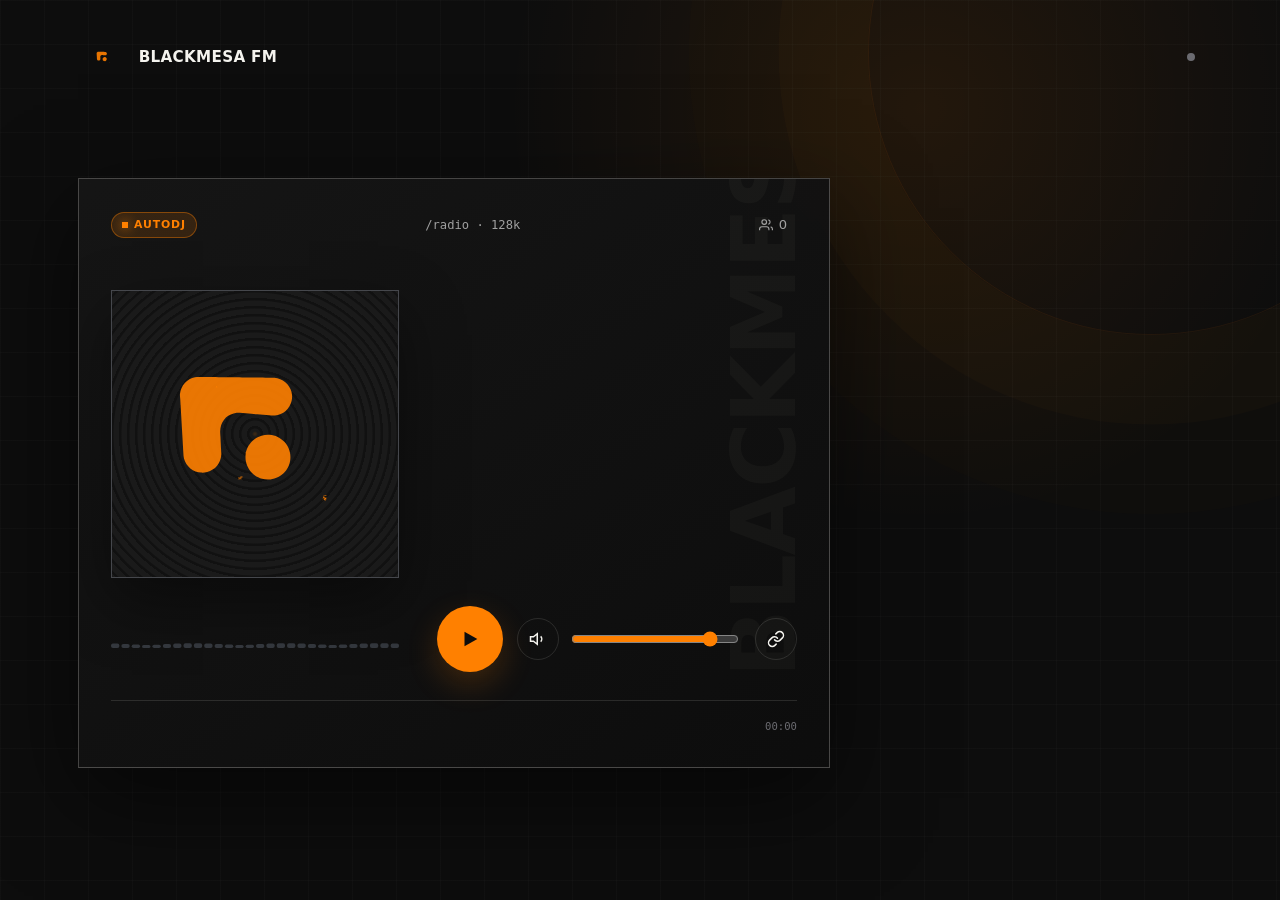
==== commit 1630984e: "feat(ui): player premium BLACKMESA - sem flavor text, sem botao admin, icones, capa fallback logo" ====
--- a/frontend/index.html
+++ b/frontend/index.html
@@ -3,7 +3,7 @@
 <head>
   <meta charset="UTF-8">
   <meta name="viewport" content="width=device-width, initial-scale=1.0">
-  <title>BLACKMESA Fm — Rádio Ao Vivo</title>
+  <title>BLACKMESA Fm</title>
   <link rel="stylesheet" href="styles.css">
 </head>
 <body>
@@ -13,68 +13,58 @@
         <img class="brand-logo" src="logo.svg" alt="BLACKMESA" />
         <span id="stationName">BLACKMESA Fm</span>
       </div>
-      <div style="display: flex; align-items: center; gap: 10px;">
+      <div class="topbar-right">
         <span id="onAirSign" class="on-air-sign" title="Status da transmissão">
           <span class="led"></span>
-          <span>NO AR</span>
         </span>
-        <a class="btn btn-sm" href="admin/">Admin</a>
       </div>
     </header>
 
-    <section class="player-card" aria-label="Player de rádio">
+    <section class="player-card" aria-label="Player">
       <div id="stationPickerRow" class="station-select-row hidden">
-        <label for="stationSelect" class="muted" style="font-size: 0.85rem;">Estação</label>
-        <select id="stationSelect" class="select"></select>
+        <select id="stationSelect" class="select" aria-label="Estação"></select>
       </div>
 
       <div class="player-meta-row">
-        <div style="display: flex; align-items: center; gap: 8px; flex-wrap: wrap;">
-          <span id="sourceBadge" class="badge badge-autodj">
-            <span class="dot"></span>
-            <span id="sourceText">AutoDJ</span>
-          </span>
-          <span id="dialPill" class="dial-pill">/radio · 128k</span>
-        </div>
-        <span class="listeners-pill" title="Ouvintes conectados">
+        <span id="sourceBadge" class="badge badge-autodj">
+          <span class="dot"></span>
+          <span id="sourceText">AutoDJ</span>
+        </span>
+        <span id="dialPill" class="dial-pill">/radio · 128k</span>
+        <span class="listeners-pill" title="Ouvintes">
           <svg width="14" height="14" viewBox="0 0 24 24" fill="none" stroke="currentColor" stroke-width="2" aria-hidden="true">
             <path d="M17 21v-2a4 4 0 0 0-4-4H5a4 4 0 0 0-4 4v2"/>
             <circle cx="9" cy="7" r="4"/>
             <path d="M23 21v-2a4 4 0 0 0-3-3.87"/>
             <path d="M16 3.13a4 4 0 0 1 0 7.75"/>
           </svg>
-          <span id="listenersCount">0</span> ouvintes
+          <span id="listenersCount">0</span>
         </span>
       </div>
 
       <div class="stage-wrap">
         <div class="cover-wrap">
           <div class="cover-disc">
-            <img id="coverImg" alt="Capa da faixa" class="hidden">
+            <img id="coverImg" alt="" class="hidden">
             <div id="coverFallback" class="cover-fallback" aria-hidden="true">
-              <svg width="96" height="96" viewBox="0 0 24 24" fill="none" stroke="currentColor" stroke-width="1.2">
-                <circle cx="12" cy="12" r="10"/>
-                <circle cx="12" cy="12" r="6" opacity="0.35"/>
-                <circle cx="12" cy="12" r="2.5"/>
-              </svg>
+              <img class="cover-fallback-logo" src="logo.svg" alt="" />
             </div>
           </div>
         </div>
-
         <div class="visualizer-wrap" aria-hidden="true">
           <canvas id="visualizer"></canvas>
         </div>
       </div>
 
       <div class="track-info">
-        <h1 id="trackTitle" class="track-title">Conectando à rádio...</h1>
-        <p id="trackArtist" class="track-artist">Aguardando metadados</p>
+        <h1 id="trackTitle" class="track-title"></h1>
+        <p id="trackArtist" class="track-artist"></p>
       </div>
 
       <audio id="audio" src="/mount/radio" preload="none"></audio>
 
       <div class="player-controls">
-        <button id="playBtn" class="play-btn" type="button" aria-label="Tocar stream">
+        <button id="playBtn" class="play-btn" type="button" aria-label="Tocar">
           <svg id="iconPlay" width="22" height="22" viewBox="0 0 24 24" fill="currentColor">
             <polygon points="6 4 20 12 6 20 6 4"/>
           </svg>
@@ -85,8 +75,8 @@
         </button>
 
         <div class="volume-wrap">
-          <button id="muteBtn" class="btn btn-sm" type="button" aria-label="Silenciar" title="Silenciar">
-            <svg width="16" height="16" viewBox="0 0 24 24" fill="none" stroke="currentColor" stroke-width="2">
+          <button id="muteBtn" class="icon-btn" type="button" aria-label="Silenciar">
+            <svg width="18" height="18" viewBox="0 0 24 24" fill="none" stroke="currentColor" stroke-width="2">
               <polygon points="11 5 6 9 2 9 2 15 6 15 11 19 11 5"/>
               <path id="volWave" d="M15.54 8.46a5 5 0 0 1 0 7.07"/>
             </svg>
@@ -94,22 +84,25 @@
           <input id="volumeSlider" class="volume-slider" type="range" min="0" max="1" step="0.02" value="0.85" aria-label="Volume">
         </div>
 
-        <button id="shareBtn" class="btn btn-sm" type="button" title="Copiar link do stream">Copiar stream</button>
+        <button id="shareBtn" class="icon-btn" type="button" aria-label="Copiar link">
+          <svg width="18" height="18" viewBox="0 0 24 24" fill="none" stroke="currentColor" stroke-width="2" stroke-linecap="round" stroke-linejoin="round">
+            <path d="M10 13a5 5 0 0 0 7.54.54l3-3a5 5 0 0 0-7.07-7.07l-1.72 1.71"/>
+            <path d="M14 11a5 5 0 0 0-7.54-.54l-3 3a5 5 0 0 0 7.07 7.07l1.71-1.71"/>
+          </svg>
+        </button>
       </div>
 
       <div class="player-footer">
-        <span id="playerStatus">Pronto para tocar</span>
+        <span id="playerStatus"></span>
         <span id="listenTimer" class="mono">00:00</span>
-        <span id="sseStatus" class="mono">SSE: conectando</span>
       </div>
     </section>
 
-    <section id="historyCard" class="history-card hidden" aria-label="Tocadas recentemente">
-      <h2 class="history-title">Tocadas recentemente</h2>
+    <section id="historyCard" class="history-card hidden" aria-label="Histórico">
       <ul id="historyList" class="history-list"></ul>
     </section>
   </main>
 
   <script src="player.js"></script>
 </body>
-</html>
+</html>
--- a/frontend/styles.css
+++ b/frontend/styles.css
@@ -900,20 +900,26 @@
 .cover-disc { animation: none; }
 .cover-fallback { background: radial-gradient(circle at center, rgba(255,128,0,.18), transparent 3px), repeating-radial-gradient(circle at center, #1a1a1a 0 5px, #111 6px 8px); }
 .cover-fallback svg { width: 34%; height: 34%; }
+.cover-fallback-logo { width: 46%; height: auto; object-fit: contain; }
 .visualizer-wrap { height: 48px; padding: 0; background: transparent; border: 0; }
 #visualizer { height: 48px; }
 .track-info { grid-column: 2; align-self: end; text-align: left; position: relative; z-index: 1; }
-.track-info::before { content: "TOCANDO AGORA"; display: block; margin-bottom: 13px; color: var(--accent); font: 800 .65rem/1 var(--mono); letter-spacing: .14em; }
 .track-title { max-width: 12ch; font-family: var(--font-display); font-weight: 400; font-size: clamp(2.15rem,4.2vw,4.6rem); line-height: .96; letter-spacing: -.02em; }
-.track-artist { margin-top: 14px; }
-.player-controls { grid-column: 2; align-self: start; display: grid; grid-template-columns: auto 1fr; gap: 16px; background: transparent; border: 0; padding: 0; position: relative; z-index: 1; }
+.track-artist { margin-top: 14px; color: var(--text-muted); }
+.player-controls { grid-column: 2; align-self: start; display: grid; grid-template-columns: auto 1fr auto; gap: 14px; align-items: center; background: transparent; border: 0; padding: 0; position: relative; z-index: 1; }
 .play-btn { width: 66px; height: 66px; background: var(--accent); color: #0d0d0d; box-shadow: 0 12px 32px rgba(255,128,0,.2); }
 .play-btn:hover { background: var(--accent-hover); transform: scale(1.04); }
-#shareBtn { grid-column: 1 / -1; justify-self: start; }
-.player-footer { grid-column: 1 / -1; padding-top: 18px; border-top: 1px solid var(--border); }
+.icon-btn { width: 42px; height: 42px; display: inline-grid; place-items: center; border: 1px solid var(--border); border-radius: 50%; background: transparent; color: var(--text); cursor: pointer; transition: background .16s ease, border-color .16s ease, transform .1s ease; }
+.icon-btn:hover { background: rgba(244,243,238,.07); border-color: var(--border-strong); }
+.icon-btn:active { transform: scale(.94); }
+.icon-btn.is-copied { color: var(--accent); border-color: var(--accent); }
+.player-footer { grid-column: 1 / -1; padding-top: 18px; border-top: 1px solid var(--border); display: flex; align-items: center; gap: 8px; min-height: 16px; }
+.player-footer #playerStatus:empty { display: none; }
 .player-footer #listenTimer { margin-left: auto; }
+.topbar-right { display: flex; align-items: center; gap: 8px; }
+.on-air-sign { padding: 7px; border: 0; background: transparent; }
+.on-air-sign > span:not(.led) { display: none; }
 .history-card { grid-column: 2; grid-row: 2; align-self: stretch; width: 100%; max-width: none; min-height: 590px; margin: 0; padding: 26px; border-radius: 0; background: rgba(16,16,16,.74); }
-.history-title { margin-bottom: 22px; font-size: .72rem; letter-spacing: .14em; }
 .history-item { padding: 15px 0; }
 
 /* ---------- Admin ---------- */
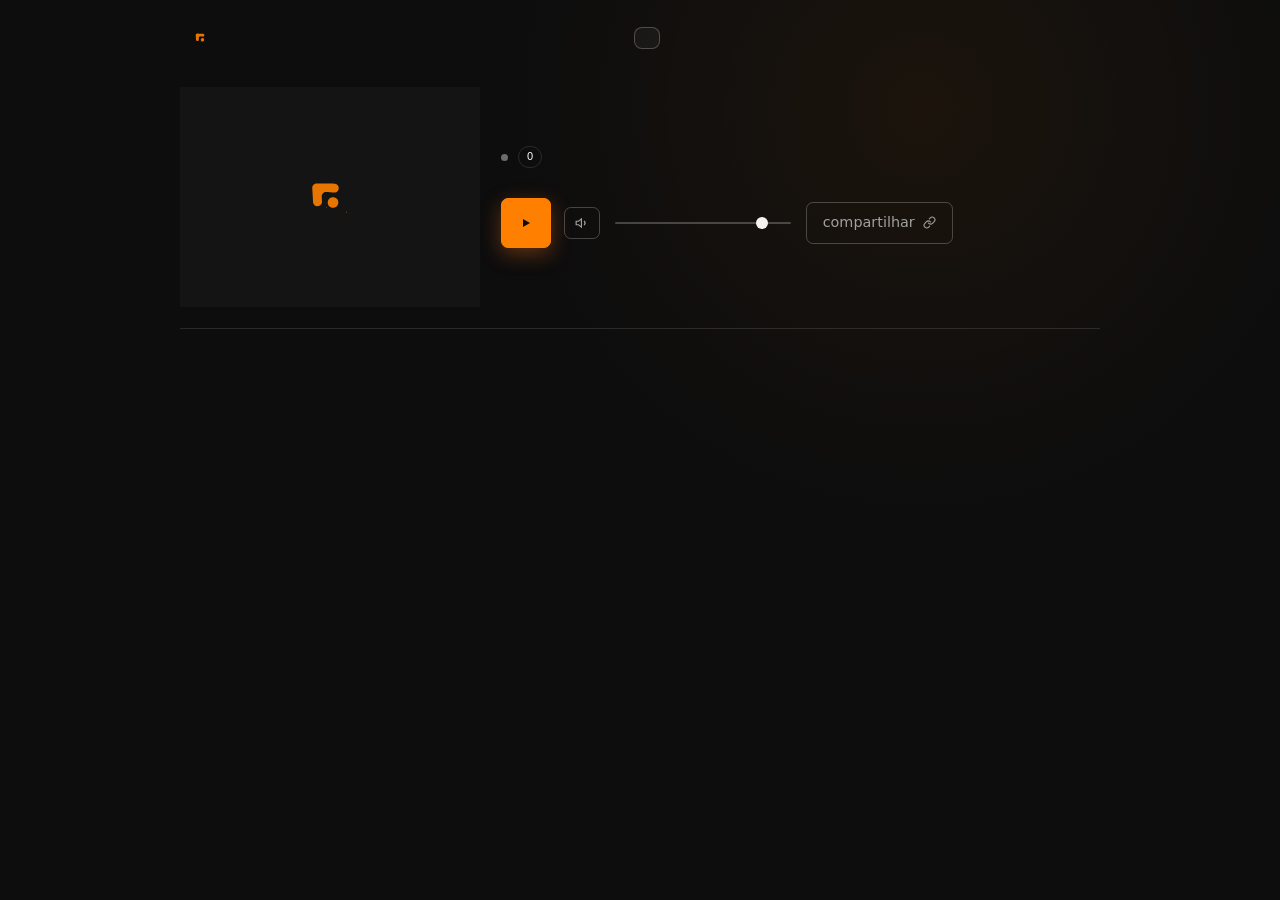
==== commit 7f2f6762: "feat(ui): player imita painel do site - sem glow/bitrate/autodj, branding proprio, pixel-grid, LED p" ====
--- a/frontend/index.html
+++ b/frontend/index.html
@@ -7,98 +7,77 @@
   <link rel="stylesheet" href="styles.css">
 </head>
 <body>
-  <main id="playerShell" class="player-shell">
+  <main id="playerShell" class="radio-panel">
     <header class="player-topbar">
-      <div class="brand">
+      <a class="brand" href="/" aria-label="BLACKMESA Fm">
         <img class="brand-logo" src="logo.svg" alt="BLACKMESA" />
-        <span id="stationName">BLACKMESA Fm</span>
-      </div>
-      <div class="topbar-right">
-        <span id="onAirSign" class="on-air-sign" title="Status da transmissão">
-          <span class="led"></span>
-        </span>
-      </div>
+      </a>
+      <span id="onAirSign" class="on-air-sign" title="No ar">
+        <span class="led"></span>
+      </span>
     </header>
 
-    <section class="player-card" aria-label="Player">
-      <div id="stationPickerRow" class="station-select-row hidden">
-        <select id="stationSelect" class="select" aria-label="Estação"></select>
-      </div>
+    <div id="stationPickerRow" class="station-select-row hidden">
+      <select id="stationSelect" class="select" aria-label="Estação"></select>
+    </div>
 
-      <div class="player-meta-row">
-        <span id="sourceBadge" class="badge badge-autodj">
-          <span class="dot"></span>
-          <span id="sourceText">AutoDJ</span>
-        </span>
-        <span id="dialPill" class="dial-pill">/radio · 128k</span>
-        <span class="listeners-pill" title="Ouvintes">
-          <svg width="14" height="14" viewBox="0 0 24 24" fill="none" stroke="currentColor" stroke-width="2" aria-hidden="true">
-            <path d="M17 21v-2a4 4 0 0 0-4-4H5a4 4 0 0 0-4 4v2"/>
-            <circle cx="9" cy="7" r="4"/>
-            <path d="M23 21v-2a4 4 0 0 0-3-3.87"/>
-            <path d="M16 3.13a4 4 0 0 1 0 7.75"/>
-          </svg>
-          <span id="listenersCount">0</span>
-        </span>
-      </div>
-
-      <div class="stage-wrap">
-        <div class="cover-wrap">
-          <div class="cover-disc">
-            <img id="coverImg" alt="" class="hidden">
-            <div id="coverFallback" class="cover-fallback" aria-hidden="true">
-              <img class="cover-fallback-logo" src="logo.svg" alt="" />
-            </div>
-          </div>
-        </div>
-        <div class="visualizer-wrap" aria-hidden="true">
-          <canvas id="visualizer"></canvas>
+    <section class="studio" aria-label="Player">
+      <div class="studio-art" id="studioArt">
+        <div class="art-grid" id="artGrid" aria-hidden="true"></div>
+        <img id="coverImg" alt="" class="hidden" />
+        <div id="coverFallback" class="art-fallback" aria-hidden="true">
+          <img class="fallback-logo" src="logo.svg" alt="" />
         </div>
       </div>
 
-      <div class="track-info">
-        <h1 id="trackTitle" class="track-title"></h1>
-        <p id="trackArtist" class="track-artist"></p>
-      </div>
+      <div class="studio-info">
+        <div class="status-row">
+          <span id="onAirDot" class="led-dot" aria-hidden="true"></span>
+          <span id="listenersCount" class="listeners-chip">0</span>
+        </div>
 
-      <audio id="audio" src="/mount/radio" preload="none"></audio>
+        <div class="track-info">
+          <h1 id="trackTitle" class="now-title"></h1>
+          <p id="trackArtist" class="now-artist"></p>
+        </div>
 
-      <div class="player-controls">
-        <button id="playBtn" class="play-btn" type="button" aria-label="Tocar">
-          <svg id="iconPlay" width="22" height="22" viewBox="0 0 24 24" fill="currentColor">
-            <polygon points="6 4 20 12 6 20 6 4"/>
-          </svg>
-          <svg id="iconPause" class="hidden" width="22" height="22" viewBox="0 0 24 24" fill="currentColor">
-            <rect x="6" y="4" width="4" height="16"/>
-            <rect x="14" y="4" width="4" height="16"/>
-          </svg>
-        </button>
+        <audio id="audio" src="/mount/radio" preload="none"></audio>
+        <span id="playerStatus" class="player-status"></span>
 
-        <div class="volume-wrap">
-          <button id="muteBtn" class="icon-btn" type="button" aria-label="Silenciar">
-            <svg width="18" height="18" viewBox="0 0 24 24" fill="none" stroke="currentColor" stroke-width="2">
-              <polygon points="11 5 6 9 2 9 2 15 6 15 11 19 11 5"/>
-              <path id="volWave" d="M15.54 8.46a5 5 0 0 1 0 7.07"/>
+        <div class="controls">
+          <button id="playBtn" class="bm-btn play-btn" type="button" aria-label="Ouvir ao vivo">
+            <svg id="iconPlay" width="14" height="14" viewBox="0 0 24 24" fill="currentColor">
+              <polygon points="6 4 20 12 6 20 6 4"/>
+            </svg>
+            <svg id="iconPause" class="hidden" width="14" height="14" viewBox="0 0 24 24" fill="currentColor">
+              <rect x="6" y="4" width="4" height="16"/>
+              <rect x="14" y="4" width="4" height="16"/>
             </svg>
           </button>
-          <input id="volumeSlider" class="volume-slider" type="range" min="0" max="1" step="0.02" value="0.85" aria-label="Volume">
+
+          <button id="muteBtn" class="bm-btn share-btn mute-btn" type="button" aria-label="Silenciar">
+            <svg id="volWave" width="14" height="14" viewBox="0 0 24 24" fill="none" stroke="currentColor" stroke-width="2"><polygon points="11 5 6 9 2 9 2 15 6 15 11 19 11 5"/><path d="M15.54 8.46a5 5 0 0 1 0 7.07"/></svg>
+          </button>
+          <div class="volume">
+            <input id="volumeSlider" type="range" min="0" max="1" step="0.02" value="0.85" aria-label="Volume">
+          </div>
+
+          <button id="shareBtn" class="bm-btn share-btn" type="button" aria-label="Copiar link">
+            <span class="share-label">compartilhar</span>
+            <svg width="13" height="13" viewBox="0 0 24 24" fill="none" stroke="currentColor" stroke-width="2" stroke-linecap="round" stroke-linejoin="round">
+              <path d="M10 13a5 5 0 0 0 7.54.54l3-3a5 5 0 0 0-7.07-7.07l-1.72 1.71"/>
+              <path d="M14 11a5 5 0 0 0-7.54-.54l-3 3a5 5 0 0 0 7.07 7.07l1.71-1.71"/>
+            </svg>
+          </button>
         </div>
-
-        <button id="shareBtn" class="icon-btn" type="button" aria-label="Copiar link">
-          <svg width="18" height="18" viewBox="0 0 24 24" fill="none" stroke="currentColor" stroke-width="2" stroke-linecap="round" stroke-linejoin="round">
-            <path d="M10 13a5 5 0 0 0 7.54.54l3-3a5 5 0 0 0-7.07-7.07l-1.72 1.71"/>
-            <path d="M14 11a5 5 0 0 0-7.54-.54l-3 3a5 5 0 0 0 7.07 7.07l1.71-1.71"/>
-          </svg>
-        </button>
-      </div>
-
-      <div class="player-footer">
-        <span id="playerStatus"></span>
-        <span id="listenTimer" class="mono">00:00</span>
       </div>
     </section>
 
-    <section id="historyCard" class="history-card hidden" aria-label="Histórico">
+    <section id="historyCard" class="block hidden" aria-label="Tocou há pouco">
+      <div class="block-head">
+        <h2 class="block-title">tocou há pouco</h2>
+        <div class="block-rule" aria-hidden="true"></div>
+      </div>
       <ul id="historyList" class="history-list"></ul>
     </section>
   </main>
--- a/frontend/styles.css
+++ b/frontend/styles.css
@@ -796,27 +796,23 @@
   font-size: 0.9rem;
 }
 
-/* ===== BLACKMESA — RustCast UI (identidade do selo) =====
+/* ===== BLACKMESA Fm — player (imita o painel de rádio do site) =====
    Tinta + papel + LED âmbar. Switzer (texto) + Tanker (display).
-   Cantos retos nos cards/imagens; curvas só em controles (pills). */
-
-/* Fontes do selo (mesmas do site). */
+   Sem glow, sem bitrate, sem autodj. Cantos retos; curvas só em controles. */
+
 @import url('https://api.fontshare.com/v2/css?f[]=switzer@1,2&display=swap');
 @import url('https://api.fontshare.com/v2/css?f[]=tanker@400,600,700&display=swap');
 
 :root {
-  /* Superfícies escuras (tinta) */
   --bg: #0d0d0d;
   --bg-elev: #141414;
   --bg-card: #161616;
   --bg-hover: #1e1e1e;
   --border: rgba(244, 243, 238, .12);
   --border-strong: rgba(244, 243, 238, .24);
-  /* Texto (papel) */
   --text: #f4f3ee;
   --text-muted: #a0a0a0;
   --text-dim: #6b6b70;
-  /* LED âmbar da marca */
   --accent: #ff8000;
   --accent-hover: #ff9d3d;
   --accent-soft: rgba(255, 128, 0, .14);
@@ -827,156 +823,284 @@
   --danger: #e4002b;
   --danger-soft: rgba(228, 0, 43, .12);
   --radius: 0px;
-  --radius-sm: 0px;
-  --shadow: 0 30px 90px rgba(0, 0, 0, .55);
+  --radius-control: 7px;
+  --shadow: 0 20px 50px rgba(0, 0, 0, .45);
   --font: 'Switzer', system-ui, -apple-system, "Segoe UI", Roboto, sans-serif;
   --font-display: 'Tanker', 'Switzer', system-ui, sans-serif;
   --mono: 'Switzer', ui-monospace, SFMono-Regular, Menlo, monospace;
+  --ease-macos: cubic-bezier(0.16, 1, 0.3, 1);
 }
 
 html { color-scheme: dark; }
 body {
+  margin: 0;
   background-color: var(--bg);
   background-image:
-    linear-gradient(rgba(244,243,238,.02) 1px, transparent 1px),
-    linear-gradient(90deg, rgba(244,243,238,.02) 1px, transparent 1px),
-    radial-gradient(circle at 72% 12%, rgba(255,128,0,.09), transparent 26rem);
-  background-size: 44px 44px, 44px 44px, auto;
-}
-button:focus-visible, a:focus-visible, input:focus-visible, select:focus-visible, [tabindex]:focus-visible { outline: 2px solid var(--accent); outline-offset: 3px; }
-
-/* ---------- Buttons & Inputs ---------- */
-.btn { min-height: 40px; padding: 9px 15px; border-radius: 999px; background: rgba(244,243,238,.04); font-weight: 650; transition: transform .18s ease, background .18s ease, border-color .18s ease; }
-.btn:hover:not(:disabled) { transform: translateY(-1px); background: rgba(244,243,238,.09); border-color: rgba(244,243,238,.34); }
-.btn-sm { min-height: 34px; padding: 6px 12px; }
-.btn-primary { color: #0d0d0d; font-weight: 800; }
-.input, .select { min-height: 44px; padding: 10px 13px; background: #0a0a0a; }
-.input:focus, .select:focus { box-shadow: 0 0 0 3px var(--accent-soft); background: #0d0d0d; }
-.field label { font-size: .75rem; font-weight: 750; letter-spacing: .035em; }
-.badge { font-size: .68rem; letter-spacing: .08em; font-weight: 700; }
-.badge-autodj { color: var(--accent); background: var(--accent-soft); border-color: rgba(255,128,0,.4); }
-.badge-live { color: #ff8a9a; }
-.badge .dot, .badge-live .dot, .badge-autodj .dot { width: 6px; height: 6px; background: currentColor; box-shadow: 0 0 12px currentColor; }
-
-/* ---------- Player ---------- */
-.player-shell {
-  width: min(1180px, 100%);
+    radial-gradient(circle at 72% 12%, rgba(255,128,0,.06), transparent 26rem);
+  color: var(--text);
+  font-family: var(--font);
+  line-height: 1.5;
+  -webkit-font-smoothing: antialiased;
+}
+
+button, input, select { font: inherit; color: inherit; }
+button:focus-visible, a:focus-visible, input:focus-visible, select:focus-visible { outline: 2px solid var(--accent); outline-offset: 3px; }
+a { color: inherit; text-decoration: none; }
+
+/* ---------- Buttons ---------- */
+.bm-btn {
+  display: inline-flex;
+  align-items: center;
+  justify-content: center;
+  gap: 8px;
+  padding: 9px 16px;
+  border-radius: var(--radius-control);
+  border: 1px solid var(--border-strong);
+  background: var(--bg-elev);
+  color: var(--text);
+  font-size: 0.9rem;
+  font-weight: 500;
+  cursor: pointer;
+  transition: background .15s ease, border-color .15s ease, transform .1s ease;
+}
+.bm-btn:hover { background: var(--bg-hover); border-color: rgba(244,243,238,.32); }
+.bm-btn:active { transform: translateY(1px); }
+
+/* ---------- Player (painel) ---------- */
+.radio-panel {
+  width: min(960px, 100%);
   margin: 0 auto;
-  padding: 34px 28px;
+  padding: 24px var(--gutter, 20px);
+  display: flex;
+  flex-direction: column;
+  gap: var(--space, 21px);
+  font-family: var(--font);
+  min-width: 0;
+}
+
+.player-topbar {
+  display: flex;
+  align-items: center;
+  gap: 12px;
+  min-height: 28px;
+}
+.brand { display: inline-flex; align-items: center; }
+.brand-logo { height: 22px; width: auto; display: block; }
+
+/* LED "no ar" — bolinha âmbar que pulsa quando toca. */
+.on-air-sign {
+  margin-left: auto;
+  display: inline-flex;
+  align-items: center;
+  justify-content: center;
+  width: 22px;
+  height: 22px;
+}
+.on-air-sign .led {
+  width: 8px;
+  height: 8px;
+  border-radius: 50%;
+  background: var(--text-dim);
+  transition: background .2s ease;
+}
+.on-air-sign.active .led {
+  background: var(--accent);
+  animation: radioPulse 1.4s ease-in-out infinite;
+}
+@keyframes radioPulse {
+  0%, 100% { opacity: 1; }
+  50% { opacity: 0.35; }
+}
+
+/* Seletor de estação (só aparece se >1) */
+.station-select-row { display: flex; gap: 10px; align-items: center; }
+.select, .input {
+  padding: 9px 12px;
+  border-radius: var(--radius-control);
+  border: 1px solid var(--border-strong);
+  background: var(--bg);
+  color: var(--text);
+  outline: none;
+}
+.select:focus, .input:focus { border-color: var(--accent); }
+
+/* Studio: capa | info (igual painel do site) */
+.studio {
   display: grid;
-  grid-template-columns: minmax(0, 1fr) 350px;
-  grid-template-rows: auto 1fr auto;
-  gap: 22px;
-  align-items: center;
-  overflow: visible;
-}
-.player-shell::before {
-  width: 44vw; height: 44vw; min-width: 400px; min-height: 400px;
-  inset: auto -12vw auto auto; top: -18vw; border: 1px solid rgba(255,128,0,.08); border-radius: 50%;
-  background: transparent; box-shadow: 0 0 0 7vw rgba(255,128,0,.02), 0 0 0 14vw rgba(255,128,0,.012); opacity: 1;
-}
-.player-topbar { grid-column: 1 / -1; width: 100%; max-width: none; margin: 0; min-height: 46px; }
-.brand { font-size: .95rem; font-weight: 800; letter-spacing: .02em; text-transform: uppercase; }
-/* Logo do selo (SVG âmbar) no brand. */
-.brand-logo { height: 26px; width: auto; display: block; }
-.brand-mark { width: 38px; height: 38px; border-radius: 50%; background: var(--accent); color: #0d0d0d; font-family: var(--mono); box-shadow: 0 0 0 5px rgba(255,128,0,.08); }
-.on-air-sign { border-radius: 999px; padding: 7px 11px; font-size: .65rem; }
-
-.player-card {
-  grid-column: 1;
-  width: 100%; max-width: none; min-height: 590px; padding: 32px;
-  display: grid; grid-template-columns: minmax(250px, 42%) 1fr; grid-template-rows: auto 1fr auto auto;
-  gap: 28px 38px; align-items: center; overflow: hidden; border-radius: 0;
-  background: linear-gradient(145deg, rgba(22,22,22,.96), rgba(13,13,13,.98));
-}
-.player-card::after { content: "BLACKMESA"; position: absolute; right: -2px; bottom: 90px; color: rgba(244,243,238,.03); font-family: var(--font-display); font-size: clamp(3rem,7vw,6.5rem); font-weight: 700; letter-spacing: -.02em; transform: rotate(-90deg) translateX(100%); transform-origin: bottom right; pointer-events: none; }
-.station-select-row, .player-meta-row { grid-column: 1 / -1; }
-.player-meta-row > div { display: flex; align-items: center; gap: 8px; flex-wrap: wrap; }
-.dial-pill { color: var(--text-muted); background: transparent; border: 0; padding: 4px 8px; }
-.listeners-pill { background: transparent; border: 0; }
-.stage-wrap { grid-column: 1; grid-row: 2 / 4; gap: 22px; }
-.cover-wrap { width: min(100%,310px); height: auto; aspect-ratio: 1; border-radius: 0; border: 1px solid var(--border-strong); box-shadow: 0 24px 60px rgba(0,0,0,.42); }
-.cover-wrap::after { content: none; }
-.cover-disc { animation: none; }
-.cover-fallback { background: radial-gradient(circle at center, rgba(255,128,0,.18), transparent 3px), repeating-radial-gradient(circle at center, #1a1a1a 0 5px, #111 6px 8px); }
-.cover-fallback svg { width: 34%; height: 34%; }
-.cover-fallback-logo { width: 46%; height: auto; object-fit: contain; }
-.visualizer-wrap { height: 48px; padding: 0; background: transparent; border: 0; }
-#visualizer { height: 48px; }
-.track-info { grid-column: 2; align-self: end; text-align: left; position: relative; z-index: 1; }
-.track-title { max-width: 12ch; font-family: var(--font-display); font-weight: 400; font-size: clamp(2.15rem,4.2vw,4.6rem); line-height: .96; letter-spacing: -.02em; }
-.track-artist { margin-top: 14px; color: var(--text-muted); }
-.player-controls { grid-column: 2; align-self: start; display: grid; grid-template-columns: auto 1fr auto; gap: 14px; align-items: center; background: transparent; border: 0; padding: 0; position: relative; z-index: 1; }
-.play-btn { width: 66px; height: 66px; background: var(--accent); color: #0d0d0d; box-shadow: 0 12px 32px rgba(255,128,0,.2); }
-.play-btn:hover { background: var(--accent-hover); transform: scale(1.04); }
-.icon-btn { width: 42px; height: 42px; display: inline-grid; place-items: center; border: 1px solid var(--border); border-radius: 50%; background: transparent; color: var(--text); cursor: pointer; transition: background .16s ease, border-color .16s ease, transform .1s ease; }
-.icon-btn:hover { background: rgba(244,243,238,.07); border-color: var(--border-strong); }
-.icon-btn:active { transform: scale(.94); }
-.icon-btn.is-copied { color: var(--accent); border-color: var(--accent); }
-.player-footer { grid-column: 1 / -1; padding-top: 18px; border-top: 1px solid var(--border); display: flex; align-items: center; gap: 8px; min-height: 16px; }
-.player-footer #playerStatus:empty { display: none; }
-.player-footer #listenTimer { margin-left: auto; }
-.topbar-right { display: flex; align-items: center; gap: 8px; }
-.on-air-sign { padding: 7px; border: 0; background: transparent; }
-.on-air-sign > span:not(.led) { display: none; }
-.history-card { grid-column: 2; grid-row: 2; align-self: stretch; width: 100%; max-width: none; min-height: 590px; margin: 0; padding: 26px; border-radius: 0; background: rgba(16,16,16,.74); }
-.history-item { padding: 15px 0; }
-
-/* ---------- Admin ---------- */
-.admin-header { background: rgba(13,13,13,.9); backdrop-filter: blur(18px); }
-.admin-header-inner { max-width: 1280px; min-height: 72px; padding: 12px 28px; }
-.admin-header .select { width: auto !important; min-width: 220px !important; }
-.admin-container { max-width: 1280px; padding: 34px 28px 80px; gap: 22px; }
-.admin-container::before { content: "BROADCAST CONTROL"; color: var(--text-dim); font: 800 .65rem/1 var(--mono); letter-spacing: .18em; }
-.card { padding: 24px; background: rgba(22,22,22,.9); box-shadow: 0 12px 34px rgba(0,0,0,.14); border-radius: 0; }
-.admin-container > .card:first-of-type { background: linear-gradient(90deg, rgba(255,128,0,.1), rgba(22,22,22,.88) 48%); border-color: rgba(255,128,0,.22); }
-.tabs { width: fit-content; max-width: 100%; overflow-x: auto; gap: 5px; padding: 5px; border: 1px solid var(--border); border-radius: 999px; background: rgba(244,243,238,.03); }
-.tab-btn { min-width: max-content; padding: 9px 16px; border-radius: 999px; font-size: .82rem; font-weight: 700; }
-.tab-btn.active { color: #0d0d0d; background: var(--accent); border-color: var(--accent); }
-.grid-2 { grid-template-columns: minmax(0,1fr) minmax(0,1fr); }
-.table-wrap { margin: 0 -8px; }
-table { font-size: .84rem; }
-th, td { padding: 13px 11px; }
-th { font-size: .65rem; letter-spacing: .08em; }
-tbody tr { transition: background .15s ease; }
-tbody tr:hover { background: rgba(244,243,238,.03); }
-.thumb { width: 42px; height: 42px; border-radius: 0; }
-.dropzone { padding: 34px 22px; border-width: 1px; background: rgba(244,243,238,.02); border-radius: 0; }
-.dropzone::before { content: "+"; width: 42px; height: 42px; display: grid; place-items: center; margin: 0 auto 14px; border-radius: 50%; background: var(--accent-soft); color: var(--accent); font-size: 1.4rem; }
-.dropzone:hover, .dropzone.dragover { transform: translateY(-2px); border-color: var(--accent); background: var(--accent-soft); }
-.login-shell { position: relative; overflow: hidden; }
-.login-shell::before { content: "BLACKMESA"; position: absolute; left: 50%; top: 50%; transform: translate(-50%,-50%); color: rgba(244,243,238,.02); font-family: var(--font-display); font-size: min(18vw,13rem); font-weight: 700; letter-spacing: -.02em; white-space: nowrap; }
-.login-card { max-width: 420px; padding: 32px; position: relative; border-color: var(--border-strong); border-radius: 0; background: rgba(20,20,20,.96); }
-.login-card .btn-primary { width: 100%; }
-input[type="checkbox"] { accent-color: var(--accent); }
-
-@media (max-width: 920px) {
-  .player-shell { max-width: 660px; grid-template-columns: 1fr; padding: 24px 18px 44px; }
-  .player-topbar, .player-card, .history-card { grid-column: 1; }
-  .history-card { grid-row: auto; min-height: auto; }
-  .player-card { min-height: auto; }
-  .grid-2 { grid-template-columns: 1fr; }
-}
-@media (max-width: 680px) {
-  .player-shell { display: flex; flex-direction: column; align-items: stretch; }
-  .player-card { display: flex; flex-direction: column; padding: 20px; gap: 20px; border-radius: 0; }
-  .player-meta-row { order: 0; }
-  .stage-wrap { order: 1; width: 100%; }
-  .cover-wrap { width: min(82vw,330px); }
-  .track-info { order: 2; width: 100%; text-align: center; }
-  .track-title { max-width: none; font-size: clamp(2.1rem,12vw,3.4rem); }
-  .player-controls { order: 3; width: 100%; }
-  .player-footer { order: 4; width: 100%; flex-wrap: wrap; }
-  .visualizer-wrap { display: none; }
-  .admin-header-inner { padding: 12px 16px; flex-direction: column; align-items: flex-start; }
-  .admin-header-inner > div:last-child { width: 100%; }
-  .admin-header .select { flex: 1; min-width: 150px !important; }
-  .admin-container { padding: 24px 14px 60px; }
-  .card { padding: 18px; }
-  .form-grid { grid-template-columns: 1fr; }
-  .tabs { width: 100%; border-radius: 14px; }
-  .tab-btn { flex: 1; }
-}
+  grid-template-columns: minmax(0, 4fr) minmax(0, 8fr);
+  gap: 21px;
+  align-items: stretch;
+  padding-bottom: 21px;
+  border-bottom: 1px solid var(--color-hairline, var(--border));
+}
+.studio-art {
+  position: relative;
+  min-height: 220px;
+  overflow: hidden;
+  background: var(--color-canvas-light, var(--bg-elev));
+  align-self: stretch;
+}
+.studio-art img#coverImg {
+  position: absolute;
+  inset: 0;
+  width: 100%;
+  height: 100%;
+  object-fit: contain;
+  opacity: 0;
+  transition: opacity .25s var(--ease-macos);
+}
+.studio-art img#coverImg:not(.hidden) { opacity: 1; }
+
+/* Pixel-grid reveal (36 células) */
+.art-grid {
+  position: absolute;
+  inset: 0;
+  display: grid;
+  grid-template-columns: repeat(6, 1fr);
+  grid-template-rows: repeat(6, 1fr);
+}
+.art-cell {
+  background: var(--border);
+  opacity: 0;
+  animation: art-cell 1.1s var(--ease-macos) infinite alternate;
+}
+@keyframes art-cell {
+  from { opacity: 0; }
+  to { opacity: 0.6; }
+}
+.studio-art:not(.is-empty) .art-grid { display: none; }
+
+.art-fallback {
+  position: absolute;
+  inset: 0;
+  display: flex;
+  align-items: center;
+  justify-content: center;
+}
+.fallback-logo { width: 44%; height: auto; object-fit: contain; }
+
+/* Info */
+.studio-info {
+  display: flex;
+  flex-direction: column;
+  align-items: flex-start;
+  gap: 8px;
+  min-width: 0;
+  justify-content: center;
+}
+.status-row { display: flex; align-items: center; gap: 10px; }
+.led-dot {
+  width: 7px; height: 7px; border-radius: 50%;
+  background: var(--text-dim);
+}
+.is-playing .led-dot, .is-live .led-dot {
+  background: var(--accent);
+  animation: radioPulse 1.4s ease-in-out infinite;
+}
+.listeners-chip {
+  font-size: 10.5px;
+  font-weight: 500;
+  color: var(--text);
+  padding: 2px 8px;
+  border: 1px solid var(--border);
+  border-radius: 999px;
+  font-variant-numeric: tabular-nums;
+}
+
+.track-info { min-width: 0; width: 100%; }
+.now-title {
+  margin: 0;
+  font-family: var(--font-display);
+  font-size: clamp(1.5rem, 3vw, 2.4rem);
+  font-weight: 400;
+  line-height: 1;
+  letter-spacing: -.02em;
+  color: var(--text);
+  overflow-wrap: anywhere;
+}
+.now-artist {
+  margin: 6px 0 0;
+  font-size: 13.5px;
+  font-weight: 500;
+  letter-spacing: -.01em;
+  color: var(--text-muted);
+  overflow-wrap: anywhere;
+}
+.player-status { display: none; }
+
+/* Controles */
+.controls {
+  display: flex;
+  align-items: center;
+  gap: 13px;
+  margin-top: 8px;
+  width: 100%;
+}
+.play-btn {
+  min-height: 40px;
+  padding: 8px 18px;
+  border-radius: var(--radius-control);
+  background: var(--accent);
+  border-color: var(--accent);
+  color: #0d0d0d;
+  font-size: 12.5px;
+  font-weight: 600;
+  cursor: pointer;
+}
+.play-btn:hover { background: var(--accent-hover); border-color: var(--accent-hover); }
+.share-btn { background: transparent; color: var(--text-muted); }
+.share-btn:hover { color: var(--text); }
+.share-btn.is-copied { color: var(--accent); border-color: var(--accent); }
+.mute-btn { background: transparent; color: var(--text-muted); padding: 8px 10px; }
+.mute-btn:hover { color: var(--text); }
+.mute-btn.is-muted { color: var(--danger); }
+
+.volume { display: flex; align-items: center; flex: 1; max-width: 180px; }
+.volume input[type='range'] {
+  -webkit-appearance: none; appearance: none;
+  width: 100%; height: 24px; background: transparent; cursor: pointer; outline: none;
+}
+.volume input[type='range']::-webkit-slider-runnable-track { height: 2px; background: var(--border-strong); border-radius: 999px; }
+.volume input[type='range']::-webkit-slider-thumb {
+  -webkit-appearance: none; appearance: none;
+  width: 12px; height: 12px; margin-top: -5px; border-radius: 50%;
+  background: var(--text); cursor: pointer; border: none;
+}
+.volume input[type='range']::-moz-range-track { height: 2px; background: var(--border-strong); border-radius: 999px; }
+.volume input[type='range']::-moz-range-thumb { width: 12px; height: 12px; border-radius: 50%; background: var(--text); border: none; cursor: pointer; }
+
+/* Bloco "tocou há pouco" */
+.block { display: flex; flex-direction: column; gap: 13px; }
+.block-head { display: flex; align-items: baseline; gap: 13px; min-height: 24px; }
+.block-title {
+  margin: 0; font-size: 10.5px; font-weight: 600;
+  letter-spacing: .04em; text-transform: uppercase; color: var(--text-muted);
+}
+.block-rule { flex: 1; height: 1px; background: var(--border); align-self: center; }
+
+.history-list { list-style: none; margin: 0; padding: 0; }
+.history-row {
+  display: flex; align-items: center; gap: 13px;
+  padding: 8px 8px; border-bottom: 1px solid var(--border);
+}
+.history-names { display: flex; flex-direction: column; gap: 2px; min-width: 0; flex: 1; }
+.history-track {
+  font-size: 12.5px; font-weight: 500; letter-spacing: -.01em; color: var(--text);
+  overflow: hidden; text-overflow: ellipsis; white-space: nowrap;
+}
+.history-when { font-size: 10.5px; color: var(--text-muted); font-variant-numeric: tabular-nums; flex: 0 0 auto; }
+
+.hidden { display: none !important; }
+
+@media (max-width: 640px) {
+  .radio-panel { padding: 18px 14px; gap: 16px; }
+  .studio { grid-template-columns: 1fr; gap: 16px; }
+  .studio-art { min-height: 0; aspect-ratio: 4 / 3; }
+  .controls { flex-wrap: wrap; }
+  .play-btn { min-height: 44px; flex: 1; }
+  .volume { max-width: none; }
+}
+
 @media (prefers-reduced-motion: reduce) {
   *, *::before, *::after { animation-duration: .01ms !important; animation-iteration-count: 1 !important; transition-duration: .01ms !important; }
 }
